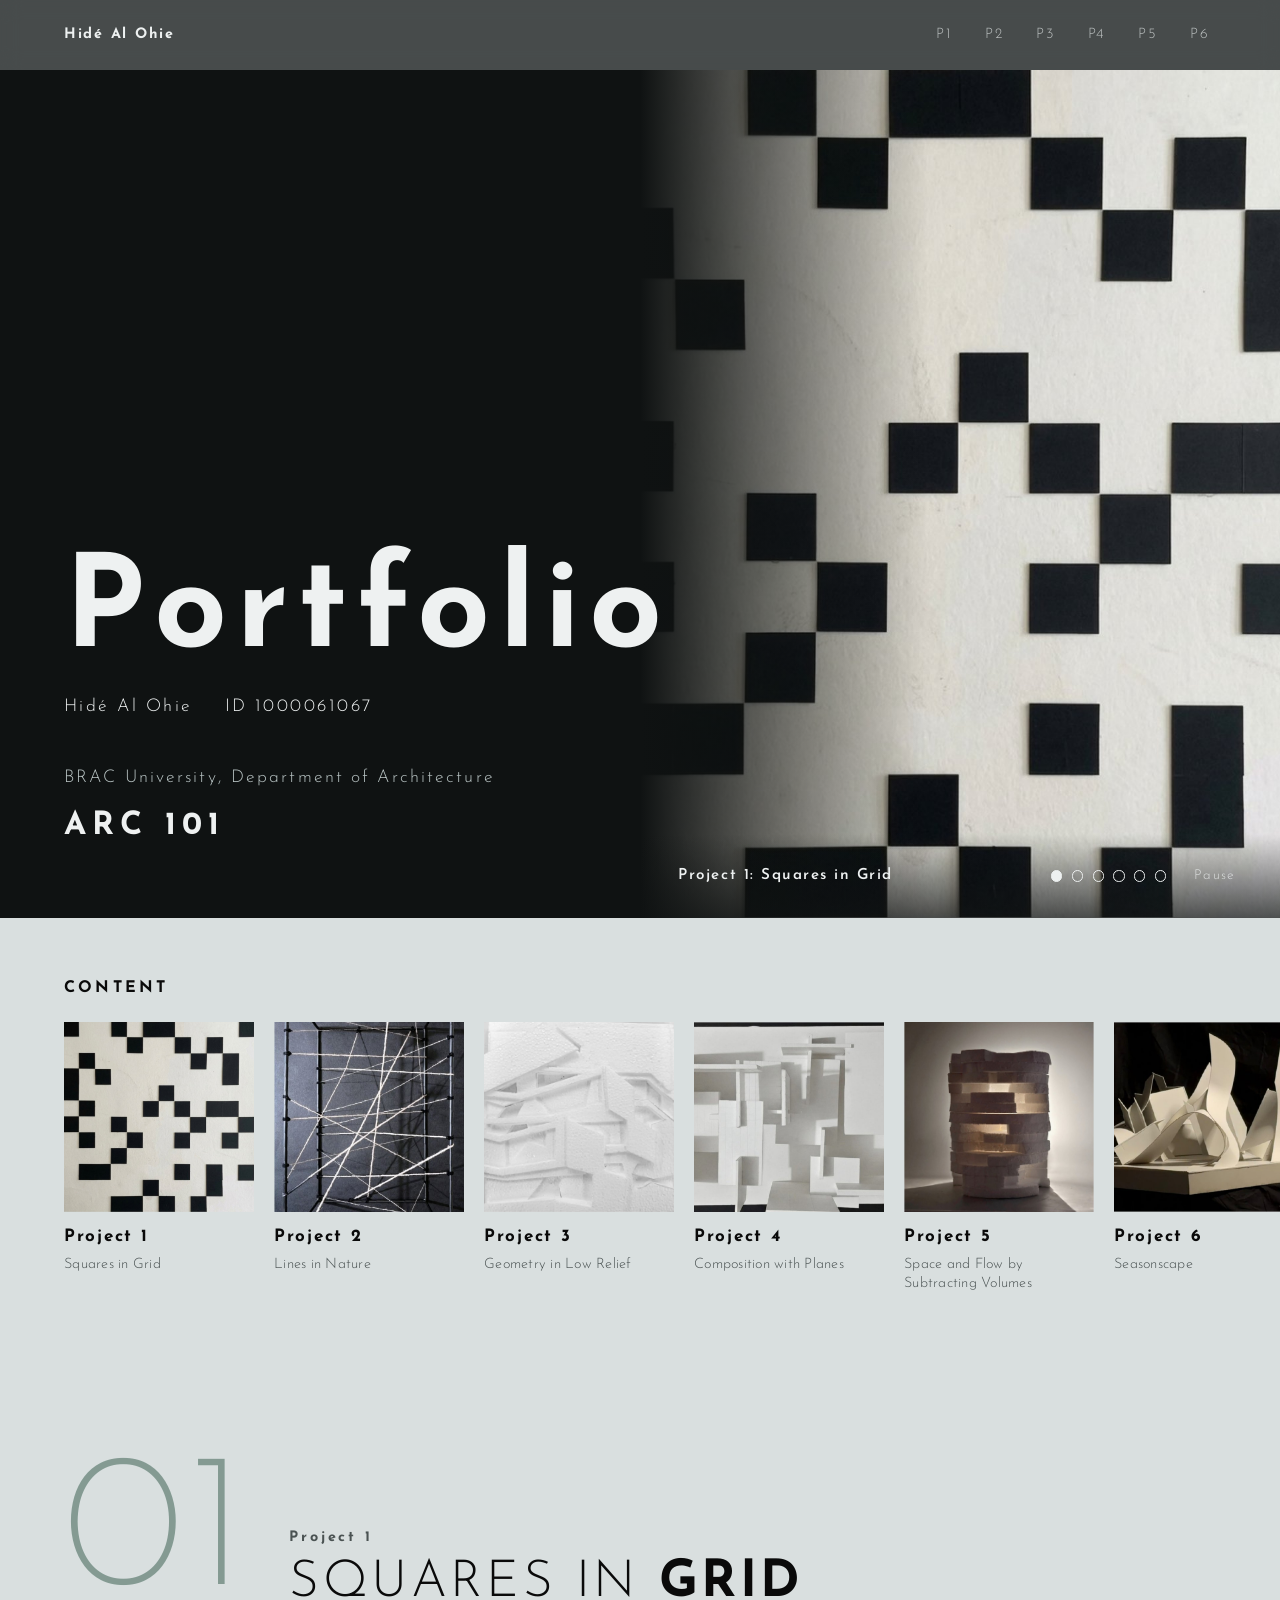
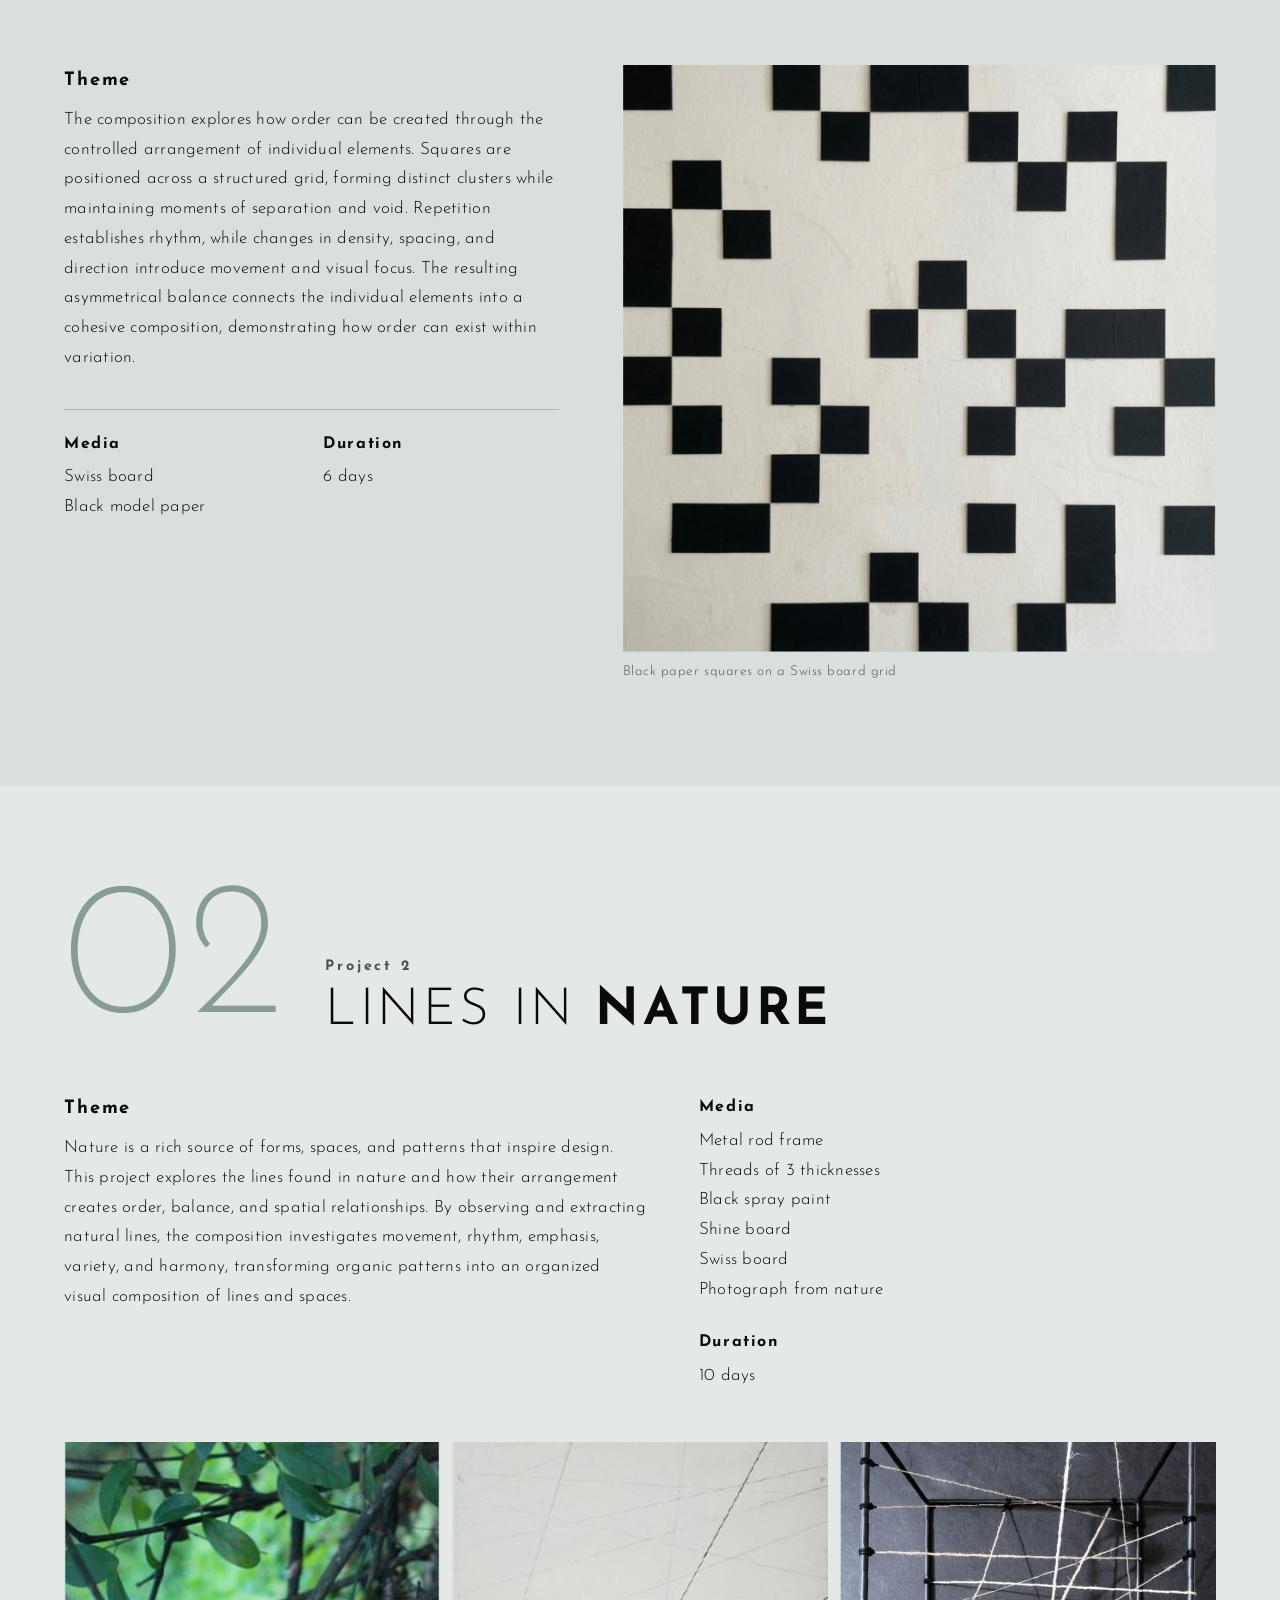
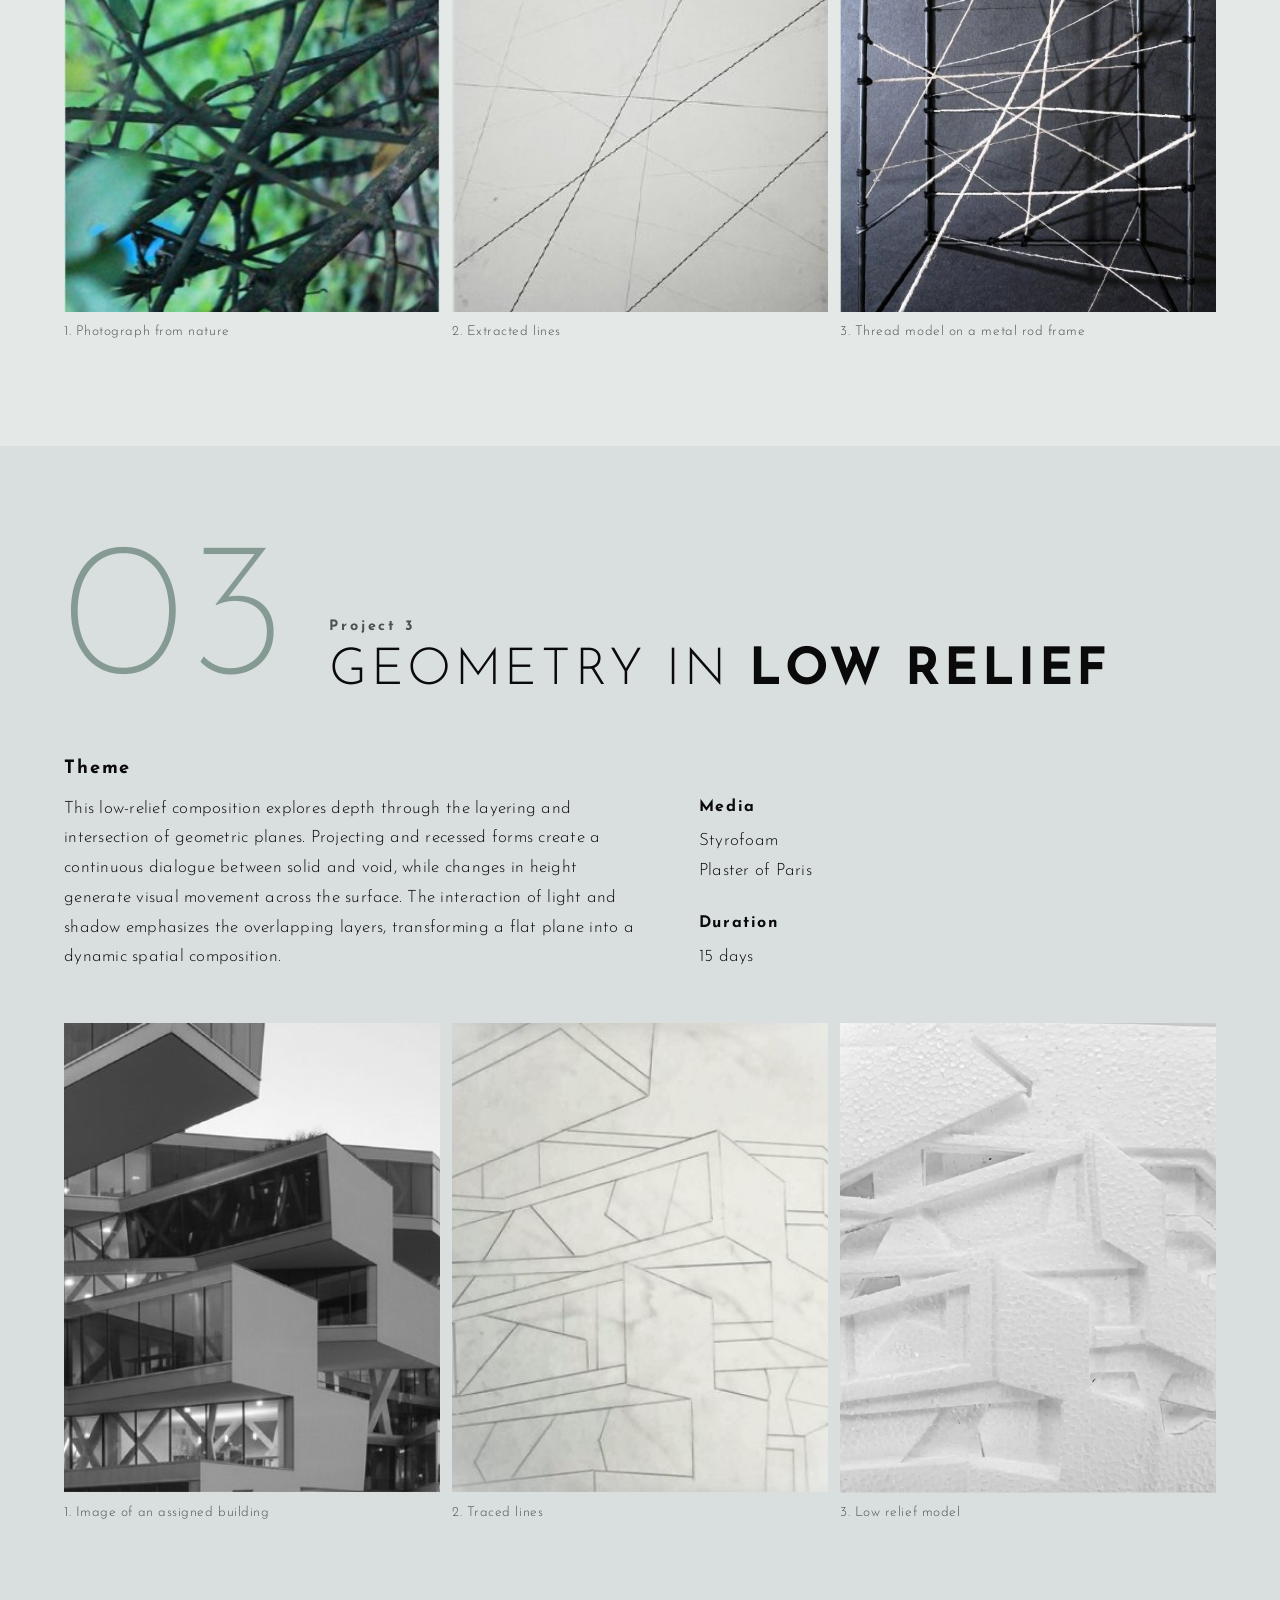
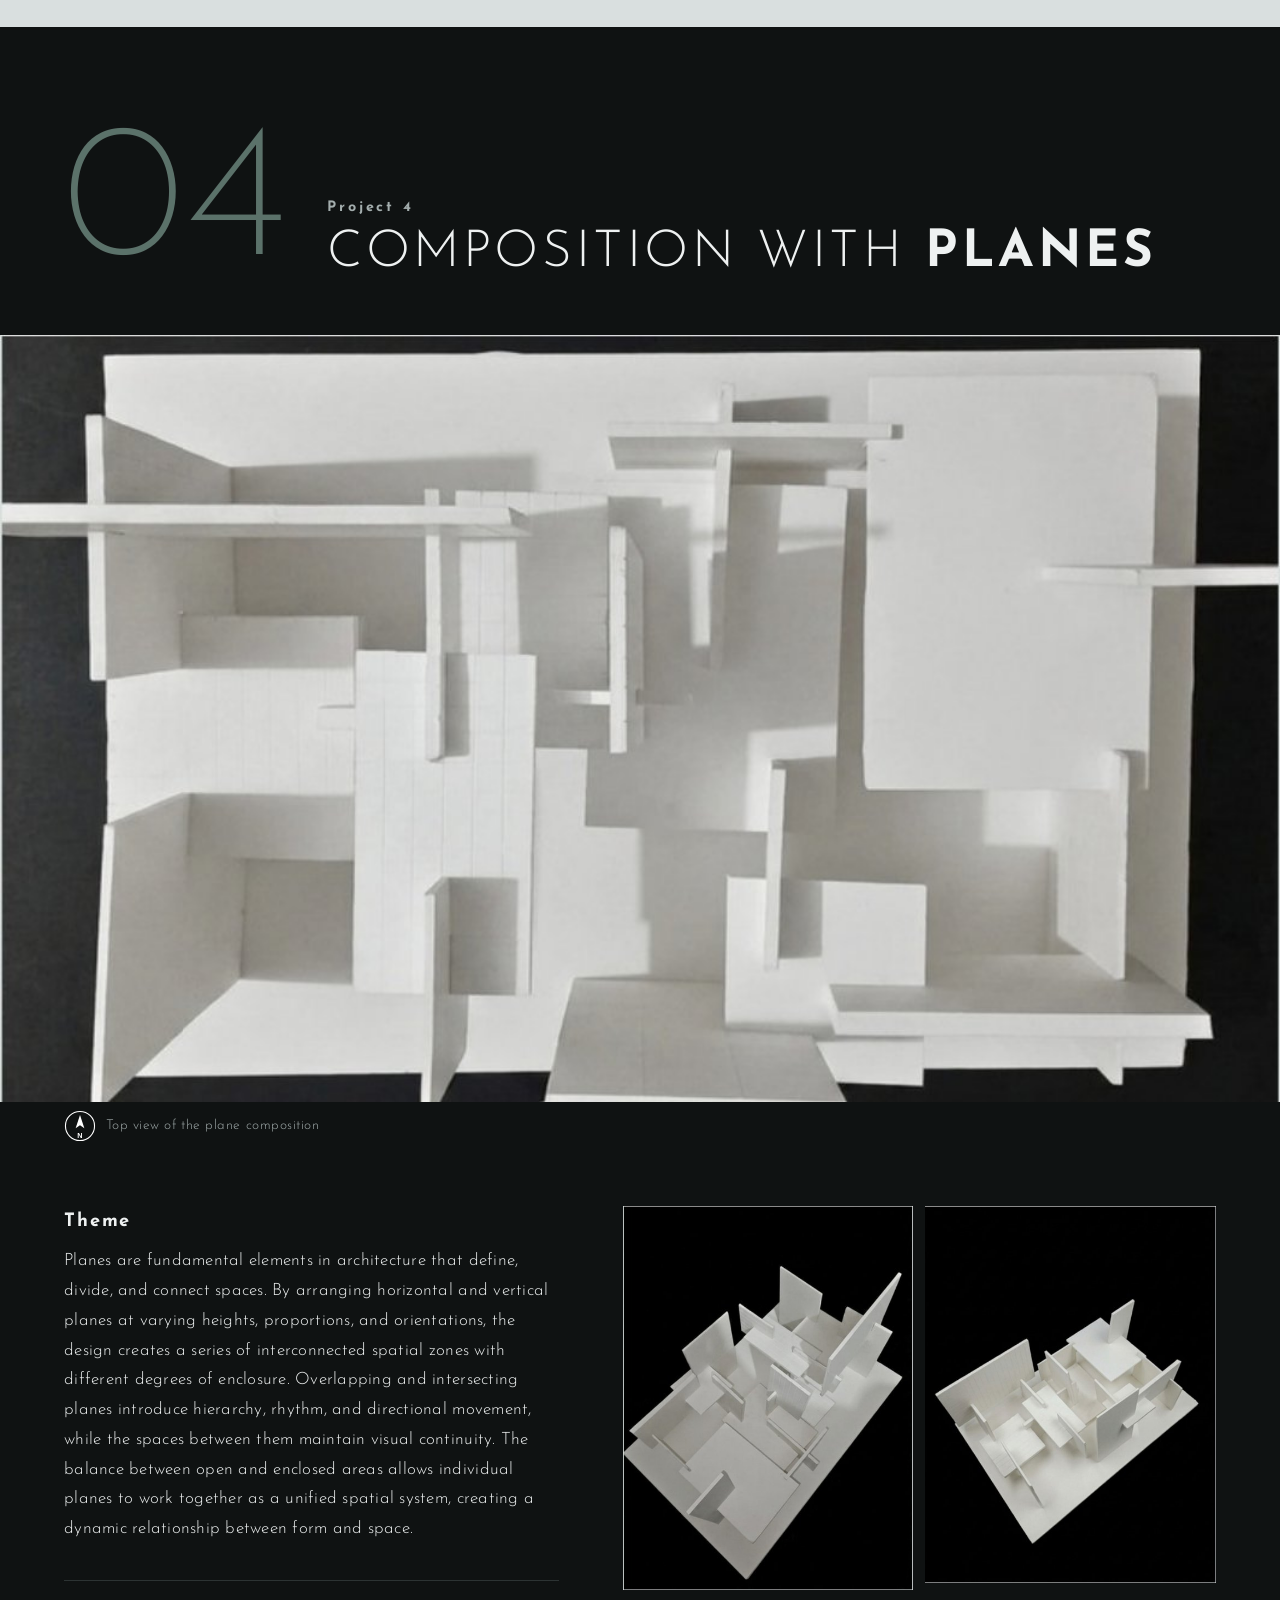
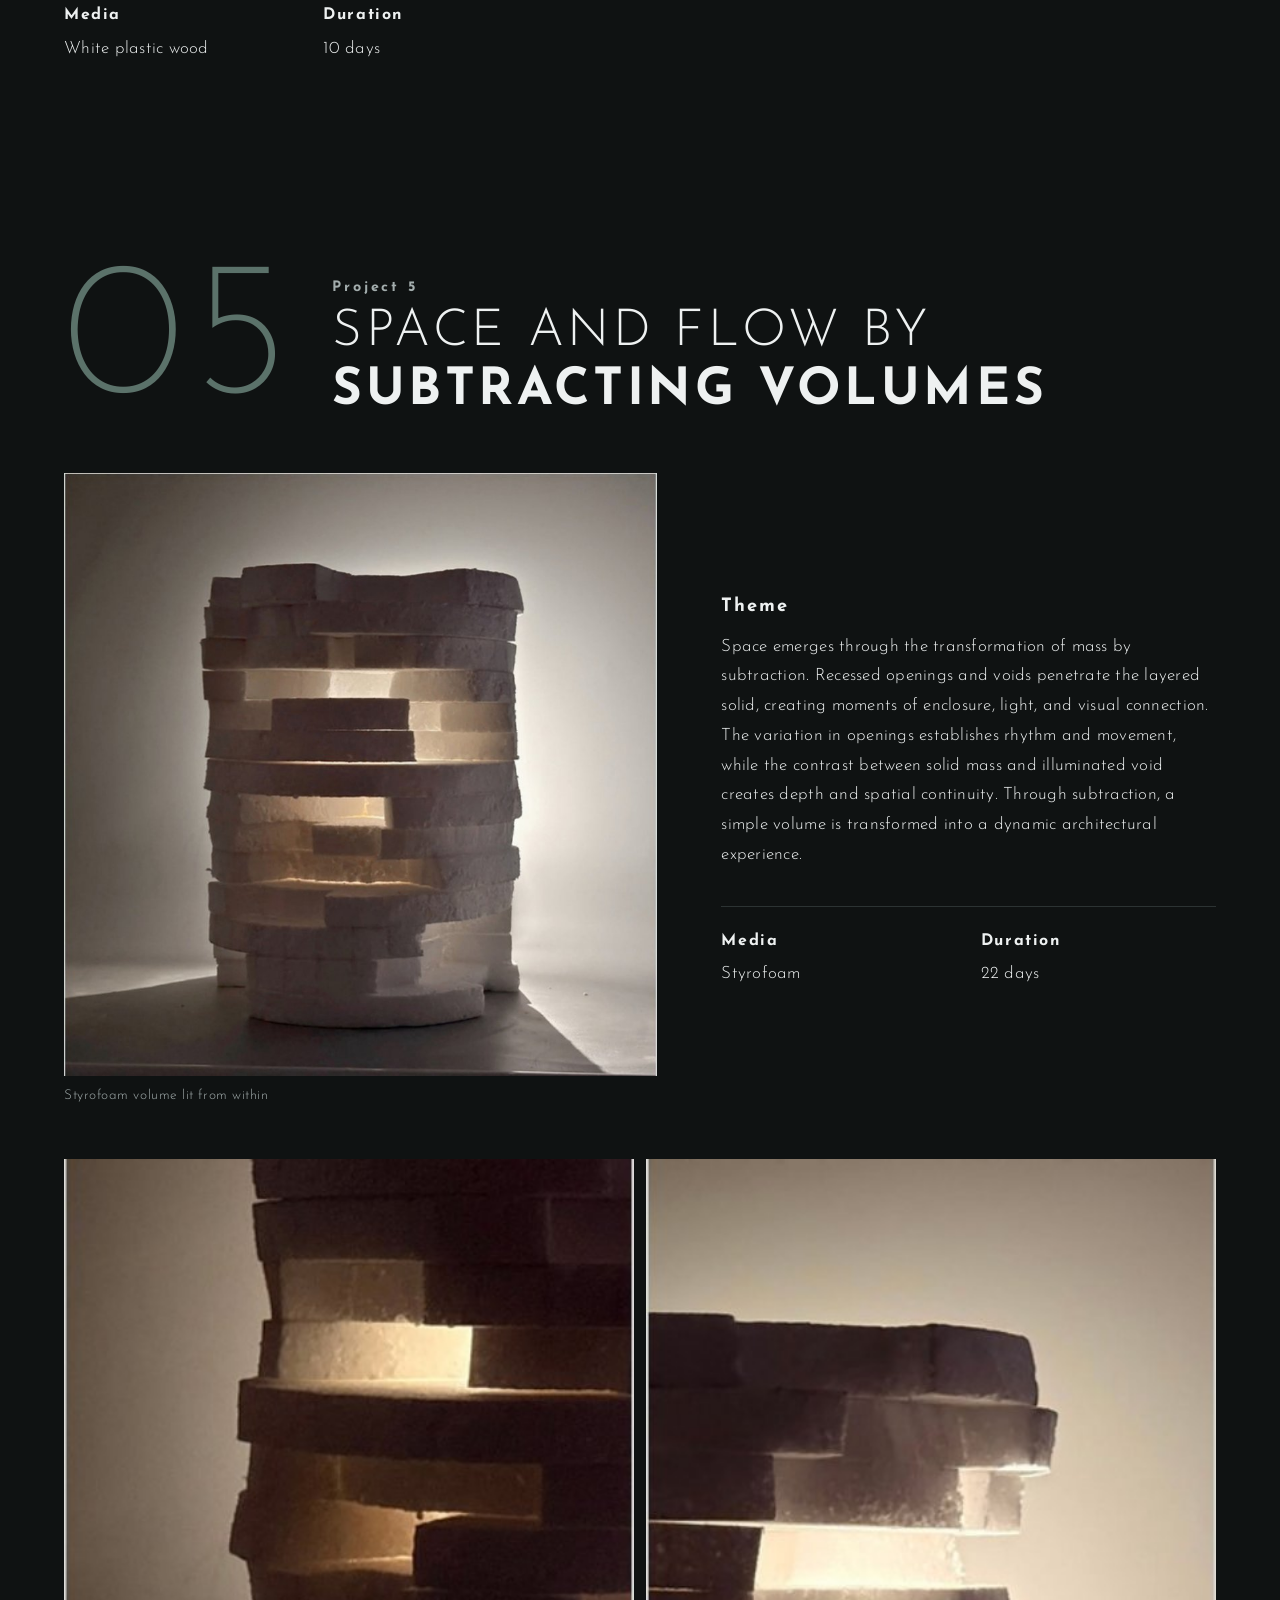
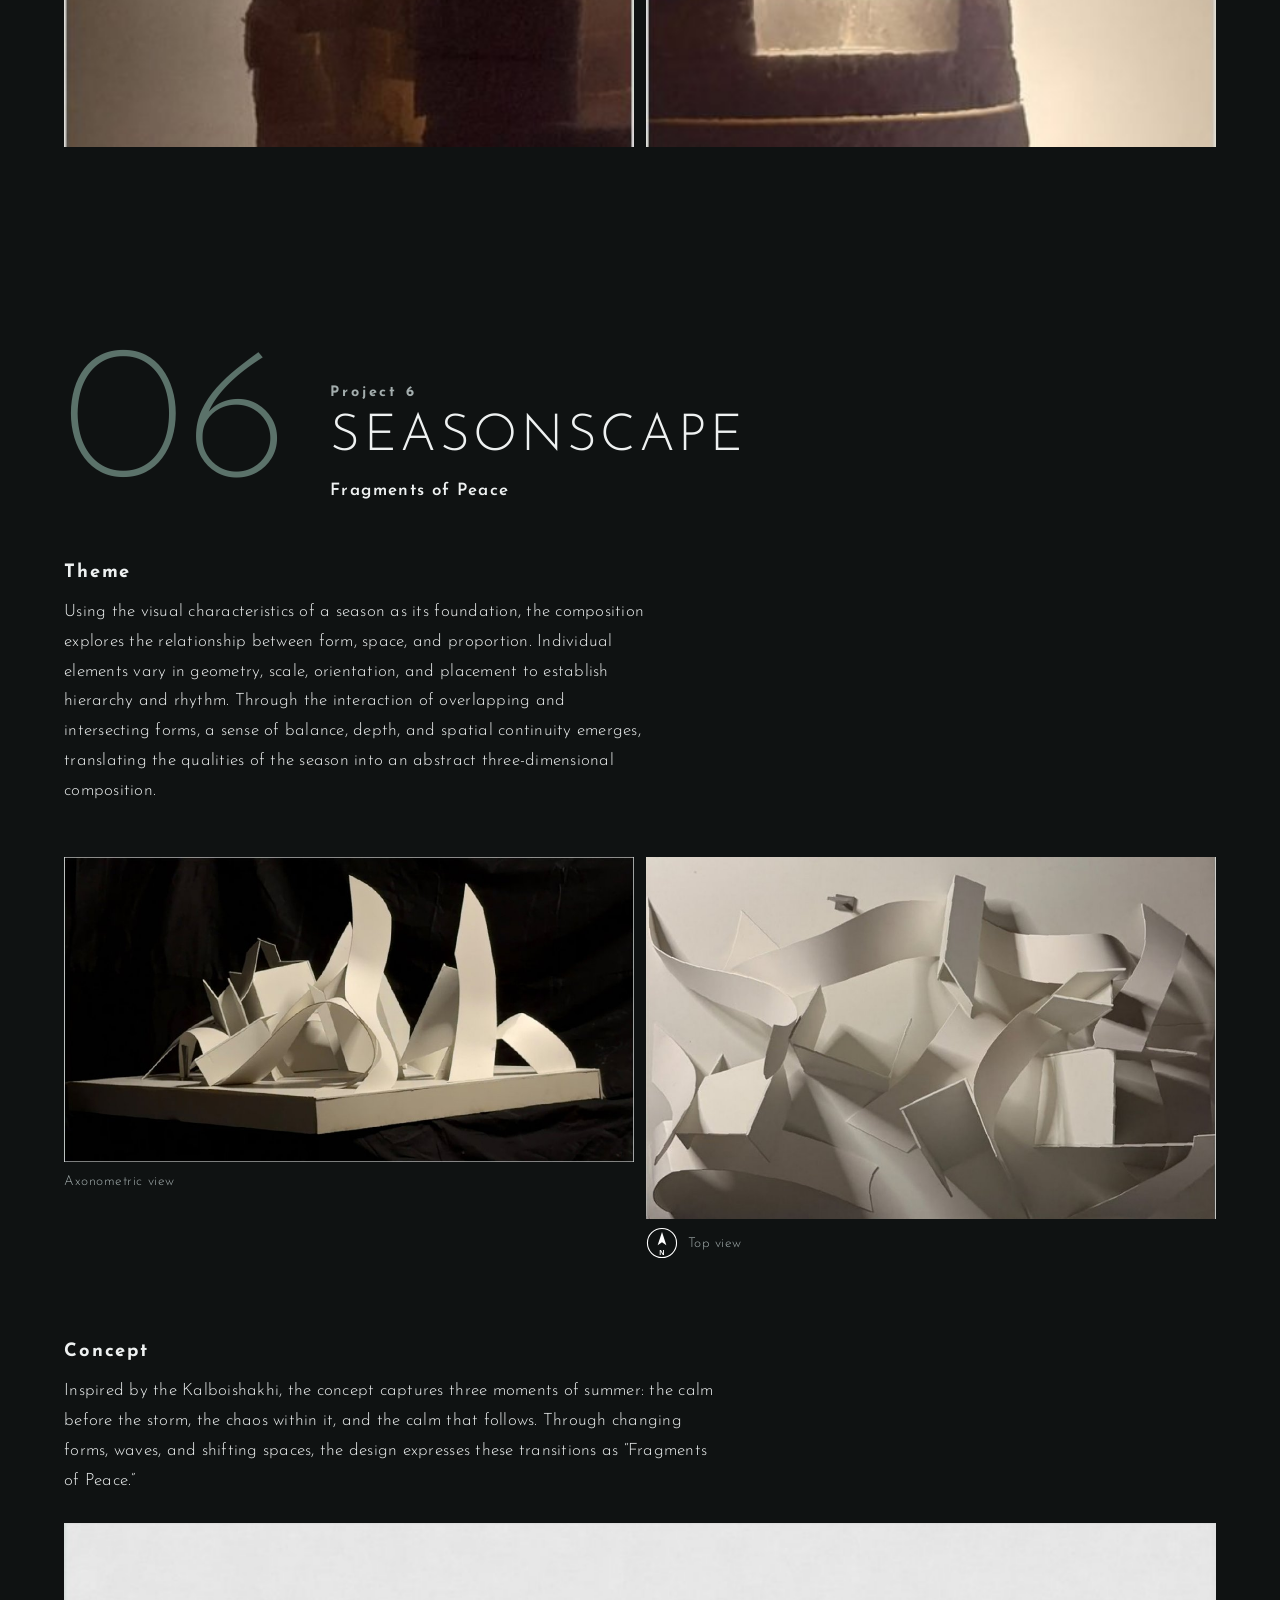
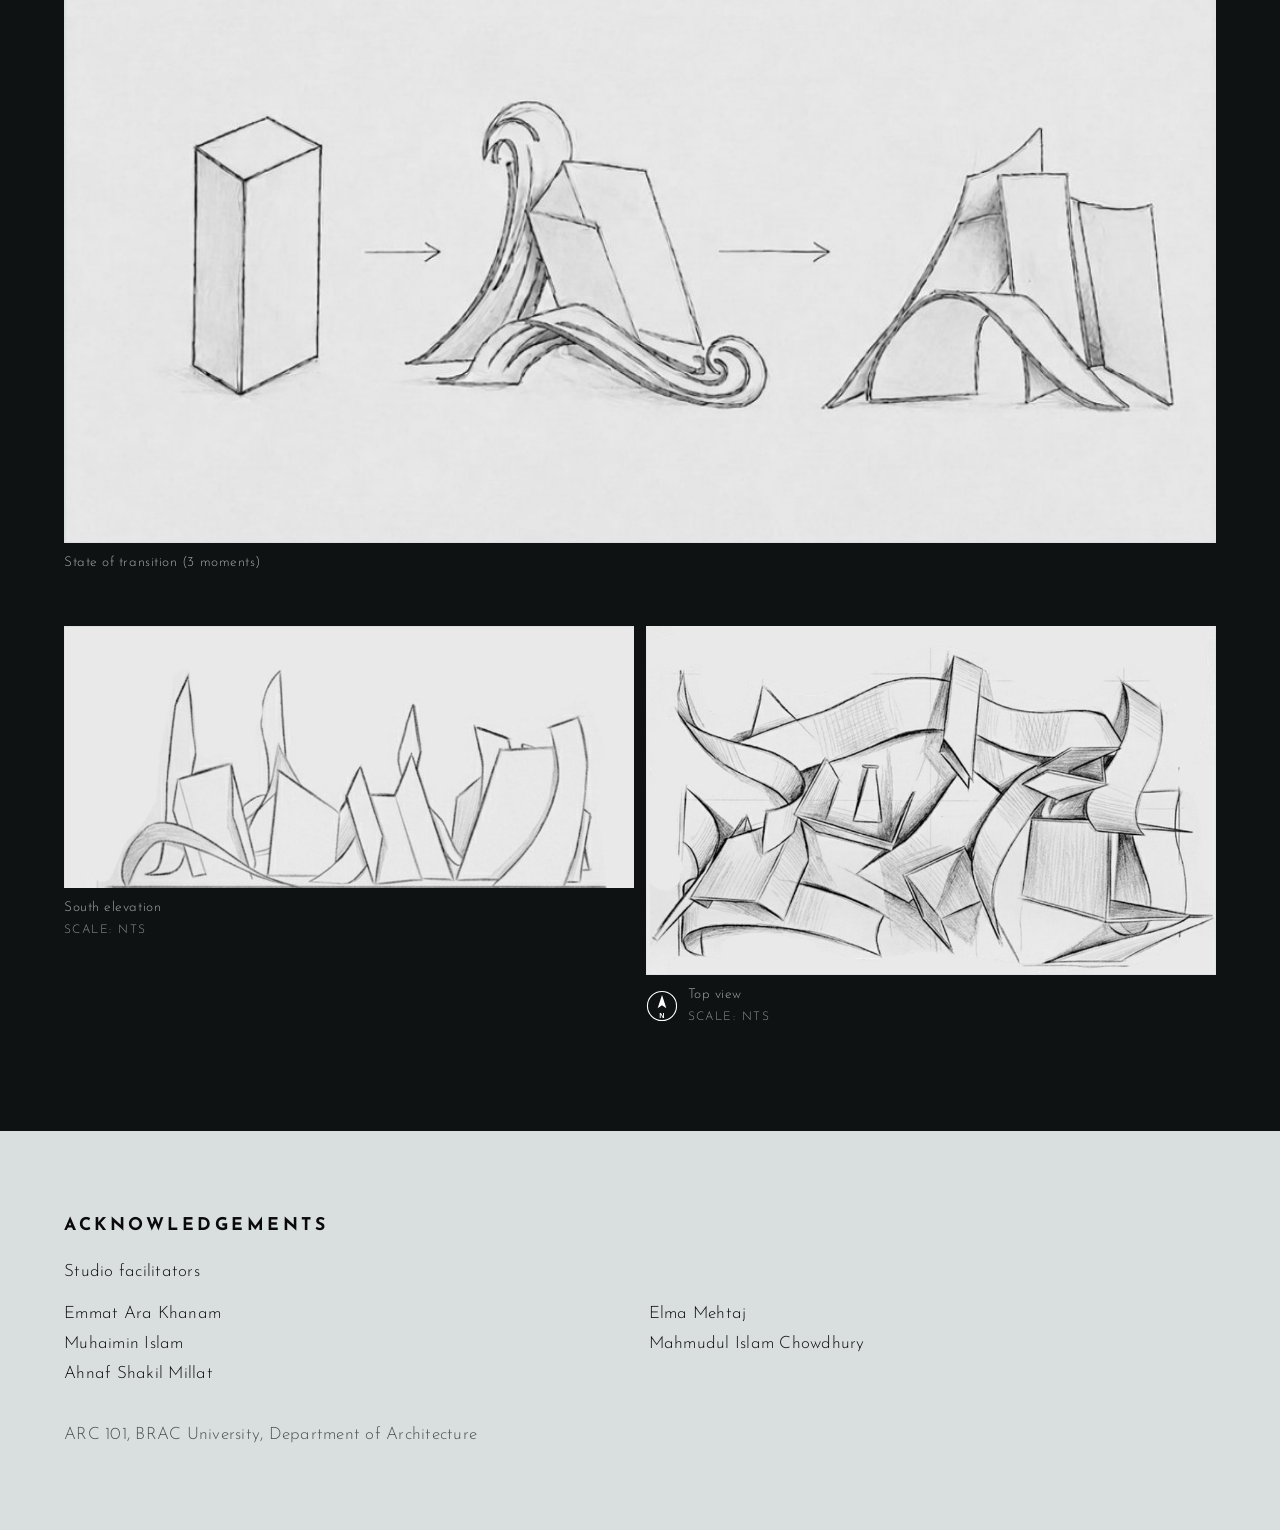
==== my-portfolio/index.html @ 0568f704 "Add files via upload" ====
<!DOCTYPE html><html lang="en"><head><meta charset="utf-8"><title>Hidé Al Ohie — ARC 101 Portfolio</title>
<meta name="viewport" content="width=device-width, initial-scale=1, viewport-fit=cover">
<link rel="preconnect" href="https://fonts.googleapis.com"><link rel="preconnect" href="https://fonts.gstatic.com" crossorigin>
<link href="https://fonts.googleapis.com/css2?family=Josefin+Sans:wght@200;300;400;600;700&display=swap" rel="stylesheet">
<link rel="stylesheet" href="style.css"></head><body>
<nav><b>Hidé Al Ohie</b><a href="#p1">P1</a><a href="#p2">P2</a><a href="#p3">P3</a><a href="#p4">P4</a><a href="#p5">P5</a><a href="#p6">P6</a></nav>
<header class="hero"><div class="pic" aria-roledescription="carousel" aria-label="Project slideshow"><img class="sl on" src="images/project1-squares-in-grid.jpg" alt="Squares in Grid"><img class="sl" src="images/project2-thread-model.jpg" alt="Lines in Nature"><img class="sl" src="images/project3-low-relief.jpg" alt="Geometry in Low Relief"><img class="sl" src="images/project4-top-view.jpg" alt="Composition with Planes"><img class="sl" src="images/project5-subtracted-volume.jpg" alt="Space and Flow by Subtracting Volumes"><img class="sl" src="images/project6-axonometric-view.jpg" alt="Seasonscape"><div class="ctl"><a id="hcap" href="#p1"></a><div class="dots"><button class="dot" aria-label="Show project 1"></button><button class="dot" aria-label="Show project 2"></button><button class="dot" aria-label="Show project 3"></button><button class="dot" aria-label="Show project 4"></button><button class="dot" aria-label="Show project 5"></button><button class="dot" aria-label="Show project 6"></button><button id="hp" aria-label="Pause slideshow">Pause</button></div></div></div>
<div class="t"><div><h1>Portfolio</h1><p class="who"><span>Hidé Al Ohie</span><span>ID 1000061067</span></p></div>
<p class="course">BRAC University, Department of Architecture<b>ARC 101</b></p></div></header>
<section class="index" id="content"><h2>CONTENT</h2><ul><li><a href="#p1"><span class="thumb"><img src="images/project1-squares-in-grid.jpg" alt=""></span><span class="pn">Project 1</span><span class="pt">Squares in Grid</span></a></li><li><a href="#p2"><span class="thumb"><img src="images/project2-thread-model.jpg" alt=""></span><span class="pn">Project 2</span><span class="pt">Lines in Nature</span></a></li><li><a href="#p3"><span class="thumb"><img src="images/project3-low-relief.jpg" alt=""></span><span class="pn">Project 3</span><span class="pt">Geometry in Low Relief</span></a></li><li><a href="#p4"><span class="thumb"><img src="images/project4-top-view.jpg" alt=""></span><span class="pn">Project 4</span><span class="pt">Composition with Planes</span></a></li><li><a href="#p5"><span class="thumb"><img src="images/project5-subtracted-volume.jpg" alt=""></span><span class="pn">Project 5</span><span class="pt">Space and Flow by Subtracting Volumes</span></a></li><li><a href="#p6"><span class="thumb"><img src="images/project6-axonometric-view.jpg" alt=""></span><span class="pn">Project 6</span><span class="pt">Seasonscape</span></a></li></ul></section>
<section class="project light" id="p1"><div class="phead"><span class="num" aria-hidden="true">01</span><div><p class="plabel">Project 1</p><h2>Squares in <b>Grid</b></h2></div></div><div class="split"><div class="copy"><div class="txt"><h3>Theme</h3><p>The composition explores how order can be created through the controlled arrangement of individual elements. Squares are positioned across a structured grid, forming distinct clusters while maintaining moments of separation and void. Repetition establishes rhythm, while changes in density, spacing, and direction introduce movement and visual focus. The resulting asymmetrical balance connects the individual elements into a cohesive composition, demonstrating how order can exist within variation.</p></div><div class="meta"><div><h4>Media</h4><ul><li>Swiss board</li><li>Black model paper</li></ul></div><div><h4>Duration</h4><p>6 days</p></div></div></div><figure class=""><button class="zoom" aria-label="Enlarge image: Black paper squares on a Swiss board grid"><img src="images/project1-squares-in-grid.jpg" alt="Black paper squares on a Swiss board grid"></button><figcaption class=""><span>Black paper squares on a Swiss board grid</span></figcaption></figure></div></section><section class="project light alt" id="p2"><div class="phead"><span class="num" aria-hidden="true">02</span><div><p class="plabel">Project 2</p><h2>Lines in <b>Nature</b></h2></div></div><div class="split narrow"><div class="copy"><div class="txt"><h3>Theme</h3><p>Nature is a rich source of forms, spaces, and patterns that inspire design. This project explores the lines found in nature and how their arrangement creates order, balance, and spatial relationships. By observing and extracting natural lines, the composition investigates movement, rhythm, emphasis, variety, and harmony, transforming organic patterns into an organized visual composition of lines and spaces.</p></div><div class="meta"><div><h4>Media</h4><ul><li>Metal rod frame</li><li>Threads of 3 thicknesses</li><li>Black spray paint</li><li>Shine board</li><li>Swiss board</li><li>Photograph from nature</li></ul></div><div><h4>Duration</h4><p>10 days</p></div></div></div></div><div class="process"><figure class=""><button class="zoom" aria-label="Enlarge image: 1. Photograph from nature"><img src="images/project2-nature-photo.jpg" alt="1. Photograph from nature"></button><figcaption class=""><span>1. Photograph from nature</span></figcaption></figure><figure class=""><button class="zoom" aria-label="Enlarge image: 2. Extracted lines"><img src="images/project2-extracted-lines.jpg" alt="2. Extracted lines"></button><figcaption class=""><span>2. Extracted lines</span></figcaption></figure><figure class=""><button class="zoom" aria-label="Enlarge image: 3. Thread model on a metal rod frame"><img src="images/project2-thread-model.jpg" alt="3. Thread model on a metal rod frame"></button><figcaption class=""><span>3. Thread model on a metal rod frame</span></figcaption></figure></div></section><section class="project light" id="p3"><div class="phead"><span class="num" aria-hidden="true">03</span><div><p class="plabel">Project 3</p><h2>Geometry in <b>Low Relief</b></h2></div></div><div class="split narrow"><div class="copy"><div class="txt"><h3>Theme</h3><p>This low-relief composition explores depth through the layering and intersection of geometric planes. Projecting and recessed forms create a continuous dialogue between solid and void, while changes in height generate visual movement across the surface. The interaction of light and shadow emphasizes the overlapping layers, transforming a flat plane into a dynamic spatial composition.</p></div><div class="meta"><div><h4>Media</h4><ul><li>Styrofoam</li><li>Plaster of Paris</li></ul></div><div><h4>Duration</h4><p>15 days</p></div></div></div></div><div class="process"><figure class=""><button class="zoom" aria-label="Enlarge image: 1. Image of an assigned building"><img src="images/project3-assigned-building.jpg" alt="1. Image of an assigned building"></button><figcaption class=""><span>1. Image of an assigned building</span></figcaption></figure><figure class=""><button class="zoom" aria-label="Enlarge image: 2. Traced lines"><img src="images/project3-traced-lines.jpg" alt="2. Traced lines"></button><figcaption class=""><span>2. Traced lines</span></figcaption></figure><figure class=""><button class="zoom" aria-label="Enlarge image: 3. Low relief model"><img src="images/project3-low-relief.jpg" alt="3. Low relief model"></button><figcaption class=""><span>3. Low relief model</span></figcaption></figure></div></section><section class="project dark" id="p4"><div class="phead"><span class="num" aria-hidden="true">04</span><div><p class="plabel">Project 4</p><h2>Composition with <b>Planes</b></h2></div></div><figure class="bleed"><button class="zoom" aria-label="Enlarge image: Top view of the plane composition"><img src="images/project4-top-view.jpg" alt="Top view of the plane composition"></button><figcaption class="cn"><svg class="north" viewBox="0 0 44 44" role="img" aria-label="North"><circle cx="22" cy="22" r="20" fill="rgba(15,18,18,.6)" stroke="#fff" stroke-width="1.5"/><path d="M22 7 L28 25 L22 21 L16 25 Z" fill="#fff"/><text x="22" y="39" text-anchor="middle" font-size="10" font-weight="700" fill="#fff" font-family="sans-serif">N</text></svg><span>Top view of the plane composition</span></figcaption></figure><div class="split"><div class="copy"><div class="txt"><h3>Theme</h3><p>Planes are fundamental elements in architecture that define, divide, and connect spaces. By arranging horizontal and vertical planes at varying heights, proportions, and orientations, the design creates a series of interconnected spatial zones with different degrees of enclosure. Overlapping and intersecting planes introduce hierarchy, rhythm, and directional movement, while the spaces between them maintain visual continuity. The balance between open and enclosed areas allows individual planes to work together as a unified spatial system, creating a dynamic relationship between form and space.</p></div><div class="meta"><div><h4>Media</h4><ul><li>White plastic wood</li></ul></div><div><h4>Duration</h4><p>10 days</p></div></div></div><div class="pair"><figure class=""><button class="zoom" aria-label="Enlarge image"><img src="images/project4-view-a.jpg" alt=""></button></figure><figure class=""><button class="zoom" aria-label="Enlarge image"><img src="images/project4-view-b.jpg" alt=""></button></figure></div></div></section><section class="project dark" id="p5"><div class="phead"><span class="num" aria-hidden="true">05</span><div><p class="plabel">Project 5</p><h2>Space and Flow by <b>Subtracting Volumes</b></h2></div></div><div class="split tower"><figure class=""><button class="zoom" aria-label="Enlarge image: Styrofoam volume lit from within"><img src="images/project5-subtracted-volume.jpg" alt="Styrofoam volume lit from within"></button><figcaption class=""><span>Styrofoam volume lit from within</span></figcaption></figure><div><div class="copy"><div class="txt"><h3>Theme</h3><p>Space emerges through the transformation of mass by subtraction. Recessed openings and voids penetrate the layered solid, creating moments of enclosure, light, and visual connection. The variation in openings establishes rhythm and movement, while the contrast between solid mass and illuminated void creates depth and spatial continuity. Through subtraction, a simple volume is transformed into a dynamic architectural experience.</p></div><div class="meta"><div><h4>Media</h4><ul><li>Styrofoam</li></ul></div><div><h4>Duration</h4><p>22 days</p></div></div></div></div></div><div class="pair wide"><figure class=""><button class="zoom" aria-label="Enlarge image"><img src="images/project5-detail-a.jpg" alt=""></button></figure><figure class=""><button class="zoom" aria-label="Enlarge image"><img src="images/project5-detail-b.jpg" alt=""></button></figure></div></section><section class="project dark" id="p6"><div class="phead"><span class="num" aria-hidden="true">06</span><div><p class="plabel">Project 6</p><h2>Seasonscape</h2><p class=sub>Fragments of Peace</p></div></div><div class="split narrow"><div class="copy"><div class="txt"><h3>Theme</h3><p>Using the visual characteristics of a season as its foundation, the composition explores the relationship between form, space, and proportion. Individual elements vary in geometry, scale, orientation, and placement to establish hierarchy and rhythm. Through the interaction of overlapping and intersecting forms, a sense of balance, depth, and spatial continuity emerges, translating the qualities of the season into an abstract three-dimensional composition.</p></div></div></div><div class="pair wide stack"><figure class=""><button class="zoom" aria-label="Enlarge image: Axonometric view"><img src="images/project6-axonometric-view.jpg" alt="Axonometric view"></button><figcaption class=""><span>Axonometric view</span></figcaption></figure><figure class=""><button class="zoom" aria-label="Enlarge image: Top view"><img src="images/project6-top-view.jpg" alt="Top view"></button><figcaption class="cn"><svg class="north" viewBox="0 0 44 44" role="img" aria-label="North"><circle cx="22" cy="22" r="20" fill="rgba(15,18,18,.6)" stroke="#fff" stroke-width="1.5"/><path d="M22 7 L28 25 L22 21 L16 25 Z" fill="#fff"/><text x="22" y="39" text-anchor="middle" font-size="10" font-weight="700" fill="#fff" font-family="sans-serif">N</text></svg><span>Top view</span></figcaption></figure></div><div class="concept"><h3>Concept</h3><p>Inspired by the Kalboishakhi, the concept captures three moments of summer: the calm before the storm, the chaos within it, and the calm that follows. Through changing forms, waves, and shifting spaces, the design expresses these transitions as “Fragments of Peace.”</p></div><figure class="band"><button class="zoom" aria-label="Enlarge image: State of transition (3 moments)"><img src="images/project6-concept-transition.jpg" alt="State of transition (3 moments)"></button><figcaption class=""><span>State of transition (3 moments)</span></figcaption></figure><div class="pair wide drawings"><figure class="sketch"><button class="zoom" aria-label="Enlarge image: South elevation"><img src="images/project6-south-elevation.jpg" alt="South elevation"></button><figcaption class=""><span>South elevation<small>SCALE: NTS</small></span></figcaption></figure><figure class="sketch"><button class="zoom" aria-label="Enlarge image: Top view"><img src="images/project6-top-view-drawing.jpg" alt="Top view"></button><figcaption class="cn"><svg class="north" viewBox="0 0 44 44" role="img" aria-label="North"><circle cx="22" cy="22" r="20" fill="rgba(15,18,18,.6)" stroke="#fff" stroke-width="1.5"/><path d="M22 7 L28 25 L22 21 L16 25 Z" fill="#fff"/><text x="22" y="39" text-anchor="middle" font-size="10" font-weight="700" fill="#fff" font-family="sans-serif">N</text></svg><span>Top view<small>SCALE: NTS</small></span></figcaption></figure></div></section>
<footer><h2>ACKNOWLEDGEMENTS</h2><p style="margin:0 0 .75rem;color:#0a0a0a">Studio facilitators</p><ul><li>Emmat Ara Khanam</li><li>Muhaimin Islam</li><li>Ahnaf Shakil Millat</li><li>Elma Mehtaj</li><li>Mahmudul Islam Chowdhury</li></ul><p>ARC 101, BRAC University, Department of Architecture</p></footer>
<dialog id="lb"><div class="stage"><img alt=""><p id="cap" style="color:#b9c4c4;position:absolute;bottom:1rem;margin:0"></p></div><button id="prev" aria-label="Previous image">‹</button><button id="next" aria-label="Next image">›</button><button id="close" aria-label="Close">×</button></dialog>
<script src="script.js"></script></body></html>
---- my-portfolio/style.css ----
:root{box-sizing:border-box;--bg:#d9dfdf;--ink:#0a0a0a;--mute:#4a5252;--line:#aeb8b8;--panel:#e6eaea;--accent:#6f8a80;padding-top:env(safe-area-inset-top,0px);padding-bottom:env(safe-area-inset-bottom,0px)}
@media (prefers-color-scheme:dark){:root:not([data-theme="light"]){--bg:#161a1a;--ink:#eef1f1;--mute:#a3adad;--line:#394141;--panel:#1d2222}}
:root[data-theme="dark"]{--bg:#161a1a;--ink:#eef1f1;--mute:#a3adad;--line:#394141;--panel:#1d2222}
html{scroll-padding-top:calc(env(safe-area-inset-top,0px) + 56px);scroll-behavior:smooth}
*,*:before,*:after{box-sizing:inherit}
body{margin:0;background:var(--bg);color:var(--ink);font:300 1.0625rem/1.75 'Josefin Sans',system-ui,sans-serif;letter-spacing:.015em}
a{color:inherit} img{max-width:100%;display:block}
:focus-visible{outline:2px solid var(--accent);outline-offset:3px}
nav{position:sticky;top:env(safe-area-inset-top,0px);z-index:5;display:flex;gap:1.25rem;align-items:center;padding:.85rem clamp(1rem,5vw,4rem);background:rgba(15,18,18,.72);color:#eef1f1;backdrop-filter:blur(10px);overflow-x:auto;white-space:nowrap;font-size:.9rem;letter-spacing:.12em}
nav b{font-weight:700;margin-right:auto} nav a{text-decoration:none;opacity:.7} nav a:hover{opacity:1;color:#a9c2b8}
.hero{position:relative;min-height:calc(100svh - 52px);background:#0f1212;color:#eef1f1;display:grid;grid-template-columns:minmax(0,1fr) minmax(0,1fr);overflow:hidden}
.hero .pic{grid-column:2;grid-row:1;position:relative;}
.hero .pic .sl{position:absolute;inset:0;width:100%;height:100%;object-fit:cover;opacity:0;transition:opacity 1.4s ease}.hero .pic .sl.on{opacity:1}
.ctl{position:absolute;z-index:2;left:0;right:0;bottom:0;padding:1.25rem clamp(1rem,3vw,2.5rem);display:flex;justify-content:space-between;align-items:center;gap:1rem;flex-wrap:wrap;background:linear-gradient(0deg,rgba(15,18,18,.7),transparent)}
.ctl a{text-decoration:none;font-weight:600;letter-spacing:.1em;font-size:.95rem}.dots{display:flex;gap:.6rem;align-items:center}
.dot{width:.7rem;height:.7rem;border-radius:50%;border:1px solid #eef1f1;background:transparent;padding:0;cursor:pointer}.dot.on{background:#eef1f1}
#hp{background:none;border:0;color:#eef1f1;font:inherit;font-size:.85rem;letter-spacing:.1em;cursor:pointer;margin-left:.75rem;opacity:.8}
.hero .pic:after{content:"";position:absolute;z-index:1;pointer-events:none;inset:0;background:linear-gradient(90deg,#0f1212 0%,rgba(15,18,18,0) 45%)}
.hero .t{grid-column:1;grid-row:1;z-index:1;padding:clamp(1.5rem,5vw,4rem);display:flex;flex-direction:column;justify-content:flex-end;gap:2.5rem}
.hero h1{font-weight:700;font-size:clamp(3.2rem,10vw,9.5rem);line-height:.9;margin:0;letter-spacing:.07em}
.hero .who{margin:1.25rem 0 0;font-size:1.1rem;letter-spacing:.14em;display:flex;gap:2rem;flex-wrap:wrap}
.hero .course{font-size:1.1rem;letter-spacing:.12em;margin:0;color:#b9c4c4}.hero .course b{display:block;color:#eef1f1;font-size:2rem;letter-spacing:.2em;margin-top:.25rem}
@keyframes rise{from{opacity:0;transform:scale(1.05)}to{opacity:1;transform:none}}
.index{padding:clamp(2rem,5vw,3.5rem) 0 clamp(2rem,5vw,3.5rem) clamp(1rem,5vw,4rem)}
.index h2{font-size:1rem;letter-spacing:.2em;font-weight:700;margin:0 0 1.25rem}
.index ul{list-style:none;margin:0;padding:0 clamp(1rem,5vw,4rem) .5rem 0;display:flex;gap:1.25rem;overflow-x:auto;scroll-snap-type:x mandatory}
.index li{flex:0 0 190px;scroll-snap-align:start}
.index a{display:grid;gap:.15rem;text-decoration:none}
.thumb{aspect-ratio:1;overflow:hidden;background:var(--panel);margin-bottom:.5rem}
.thumb img{width:100%;height:100%;object-fit:cover;transition:transform .6s} .index a:hover img{transform:scale(1.05)}
.pn{font-weight:700;letter-spacing:.1em} .pt{color:var(--mute);font-size:.9rem;line-height:1.35}
.project{padding:clamp(3.5rem,8vw,7rem) clamp(1rem,5vw,4rem);background:var(--bg);color:var(--ink)}
.project.dark{--bg:#0f1212;--ink:#eef1f1;--mute:#a3adad;--line:#2c3333;--panel:#1a1f1f}
.project.light{--bg:#d9dfdf;--ink:#0a0a0a;--mute:#4a5252;--panel:#e6eaea}
.project.light.alt{--bg:#e4e9e8}
.phead{display:flex;gap:clamp(1rem,3vw,2.5rem);align-items:flex-end;margin-bottom:clamp(2rem,4vw,3.5rem)}
.num{font-weight:200;font-size:clamp(5rem,15vw,12rem);line-height:.8;color:var(--accent);opacity:.8;letter-spacing:.02em}
.plabel{margin:0;font-weight:700;letter-spacing:.2em;font-size:.9rem;color:var(--mute)}
.phead h2{font-weight:300;font-size:clamp(1.6rem,4vw,3.2rem);margin:.25rem 0 0;line-height:1.15;letter-spacing:.07em;text-transform:uppercase}
.phead h2 b{font-weight:700} .sub{margin:.5rem 0 0;font-weight:600;letter-spacing:.08em}
.split{display:grid;grid-template-columns:minmax(0,5fr) minmax(0,6fr);gap:clamp(1.5rem,5vw,4.5rem);align-items:start}
.split.narrow{grid-template-columns:minmax(0,1fr)} .split.narrow .copy{max-width:64rem;display:grid;grid-template-columns:minmax(0,3fr) minmax(0,2fr);gap:clamp(1.5rem,4vw,4rem)}
.split.tower{grid-template-columns:minmax(0,6fr) minmax(0,5fr);align-items:center}
.project.alt .split{direction:ltr}
.copy h3,.concept h3{font-size:1.15rem;font-weight:700;margin:0 0 .5rem;letter-spacing:.1em}
.copy p,.concept p{margin:0;max-width:60ch}
.meta{display:grid;grid-template-columns:1fr 1fr;gap:1.5rem;margin:2.25rem 0 0;padding-top:1.25rem;border-top:1px solid var(--line)}
.split.narrow .meta{grid-template-columns:1fr;margin:0;border:0;padding:0;align-self:end}
.meta h4{margin:0 0 .3rem;font-weight:700;font-size:1rem;letter-spacing:.1em} .meta ul{list-style:none;margin:0;padding:0} .meta p{margin:0}
figure{margin:0}.cn{display:flex;align-items:center;gap:.6rem}.cn .north{width:2rem;height:2rem;flex:none}figcaption small{display:block;font-size:.75rem;letter-spacing:.12em;opacity:.85} figcaption{font-size:.85rem;color:var(--mute);margin-top:.5rem;letter-spacing:.04em}
.zoom{display:block;width:100%;padding:0;border:0;background:var(--panel);cursor:zoom-in;overflow:hidden}
.zoom img{width:100%;height:auto;transition:transform .8s}.zoom:hover img{transform:scale(1.025)}
.process{display:grid;grid-template-columns:1fr 1fr 1fr;gap:.75rem;align-items:end;margin-top:clamp(2rem,4vw,3.5rem)}
.process .zoom{aspect-ratio:4/5}.process .zoom img{height:100%;object-fit:cover}
.step{height:1px;background:var(--mute);margin-bottom:2.6rem;position:relative}.step:after{content:"";position:absolute;right:0;top:-4px;width:8px;height:8px;border-top:1px solid var(--mute);border-right:1px solid var(--mute);transform:rotate(45deg)}
.bleed{margin:0 calc(-1*clamp(1rem,5vw,4rem)) clamp(2.5rem,5vw,4.5rem)} .bleed figcaption{padding:0 clamp(1rem,5vw,4rem)}
.pair{display:grid;grid-template-columns:1fr 1fr;gap:.75rem}.pair.wide{margin-top:clamp(2rem,4vw,3.5rem)}
.concept{max-width:60ch;margin:clamp(3rem,6vw,5.5rem) 0 1.75rem}
.band .zoom{background:#d9dfdf}.drawings .sketch .zoom{background:#d9dfdf}.drawings{margin-top:.75rem}
footer{padding:clamp(3rem,7vw,5rem) clamp(1rem,5vw,4rem);background:#d9dfdf;color:#0a0a0a}
footer h2{font-size:1.1rem;font-weight:700;margin:0 0 1rem;letter-spacing:.2em}footer ul{list-style:none;padding:0;margin:0;columns:2 240px}footer p{color:#4a5252;margin:2rem 0 0}
dialog{border:0;padding:0;background:transparent;max-width:100vw;max-height:100vh;width:100vw;height:100vh}dialog::backdrop{background:rgba(5,7,7,.92)}
dialog .stage{display:grid;place-items:center;height:100%;padding:3.5rem 4rem}dialog img{max-height:calc(100vh - 8rem);max-width:100%;width:auto;margin:auto}
dialog button{position:absolute;background:none;border:0;color:#fff;font:inherit;font-size:2rem;cursor:pointer;padding:.5rem 1rem;opacity:.75}dialog button:hover{opacity:1}
#prev{left:0;top:50%}#next{right:0;top:50%}#close{right:0;top:0}
nav a{padding:.55rem .4rem}.dot{position:relative}.dot:after{content:"";position:absolute;inset:-.65rem}#hp{min-height:44px}
@media (max-width:1000px){.split{grid-template-columns:minmax(0,1fr) minmax(0,1fr)}.hero h1{font-size:clamp(3rem,9vw,6rem)}}
@media (max-width:700px){
nav{justify-content:space-between;gap:.25rem;padding:.4rem 1rem}nav b{display:none}nav a{flex:1;text-align:center;padding:.65rem .2rem}
.hero{grid-template-columns:1fr;grid-template-rows:min(70vw,420px) auto;min-height:0}.hero .pic{grid-column:1;grid-row:1}.hero .pic:after{background:linear-gradient(0deg,#0f1212,rgba(15,18,18,0) 55%)}.hero .t{grid-column:1;grid-row:2;padding-top:1.5rem;gap:1.5rem}.hero h1{font-size:clamp(2.8rem,15vw,4.5rem)}.hero .course b{font-size:1.5rem}
.ctl{padding:.75rem 1rem}.ctl a{font-size:.85rem}
.index li{flex-basis:150px}
.split,.split.tower,.split.narrow .copy{grid-template-columns:1fr}
.phead{align-items:center;gap:1rem}
.process{display:flex;gap:.75rem;overflow-x:auto;scroll-snap-type:x mandatory;margin-left:calc(-1*clamp(1rem,5vw,4rem));margin-right:calc(-1*clamp(1rem,5vw,4rem));padding:0 clamp(1rem,5vw,4rem) .5rem;scroll-padding:0 clamp(1rem,5vw,4rem);-webkit-overflow-scrolling:touch}
.process figure{flex:0 0 74%;scroll-snap-align:start}
.process:after{content:"";flex:0 0 1px}
.pair.stack,.drawings{grid-template-columns:1fr}
.concept{margin-top:2.5rem}
dialog .stage{padding:3.5rem .75rem}dialog button{font-size:2.25rem;padding:.75rem 1rem}
}
@media (prefers-reduced-motion:reduce){html{scroll-behavior:auto}.hero .pic{animation:none}.zoom img,.thumb img{transition:none}}
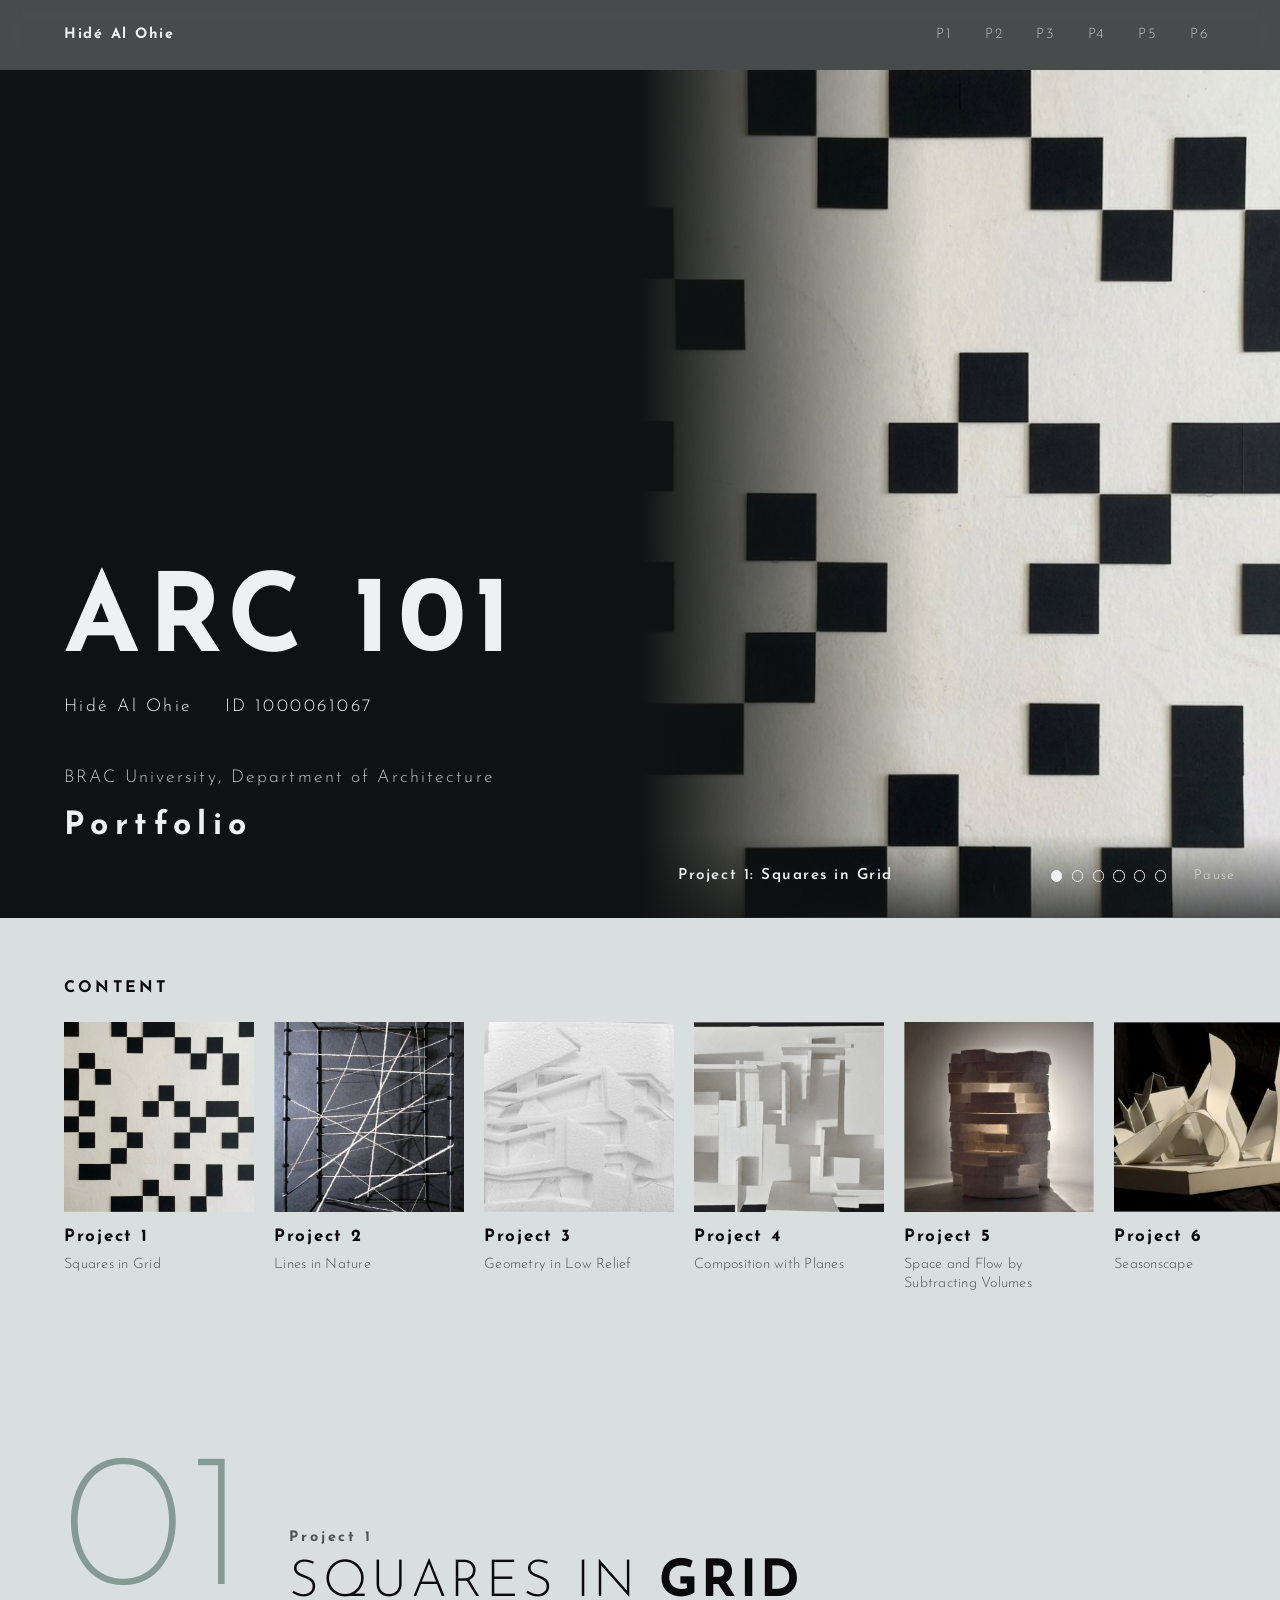
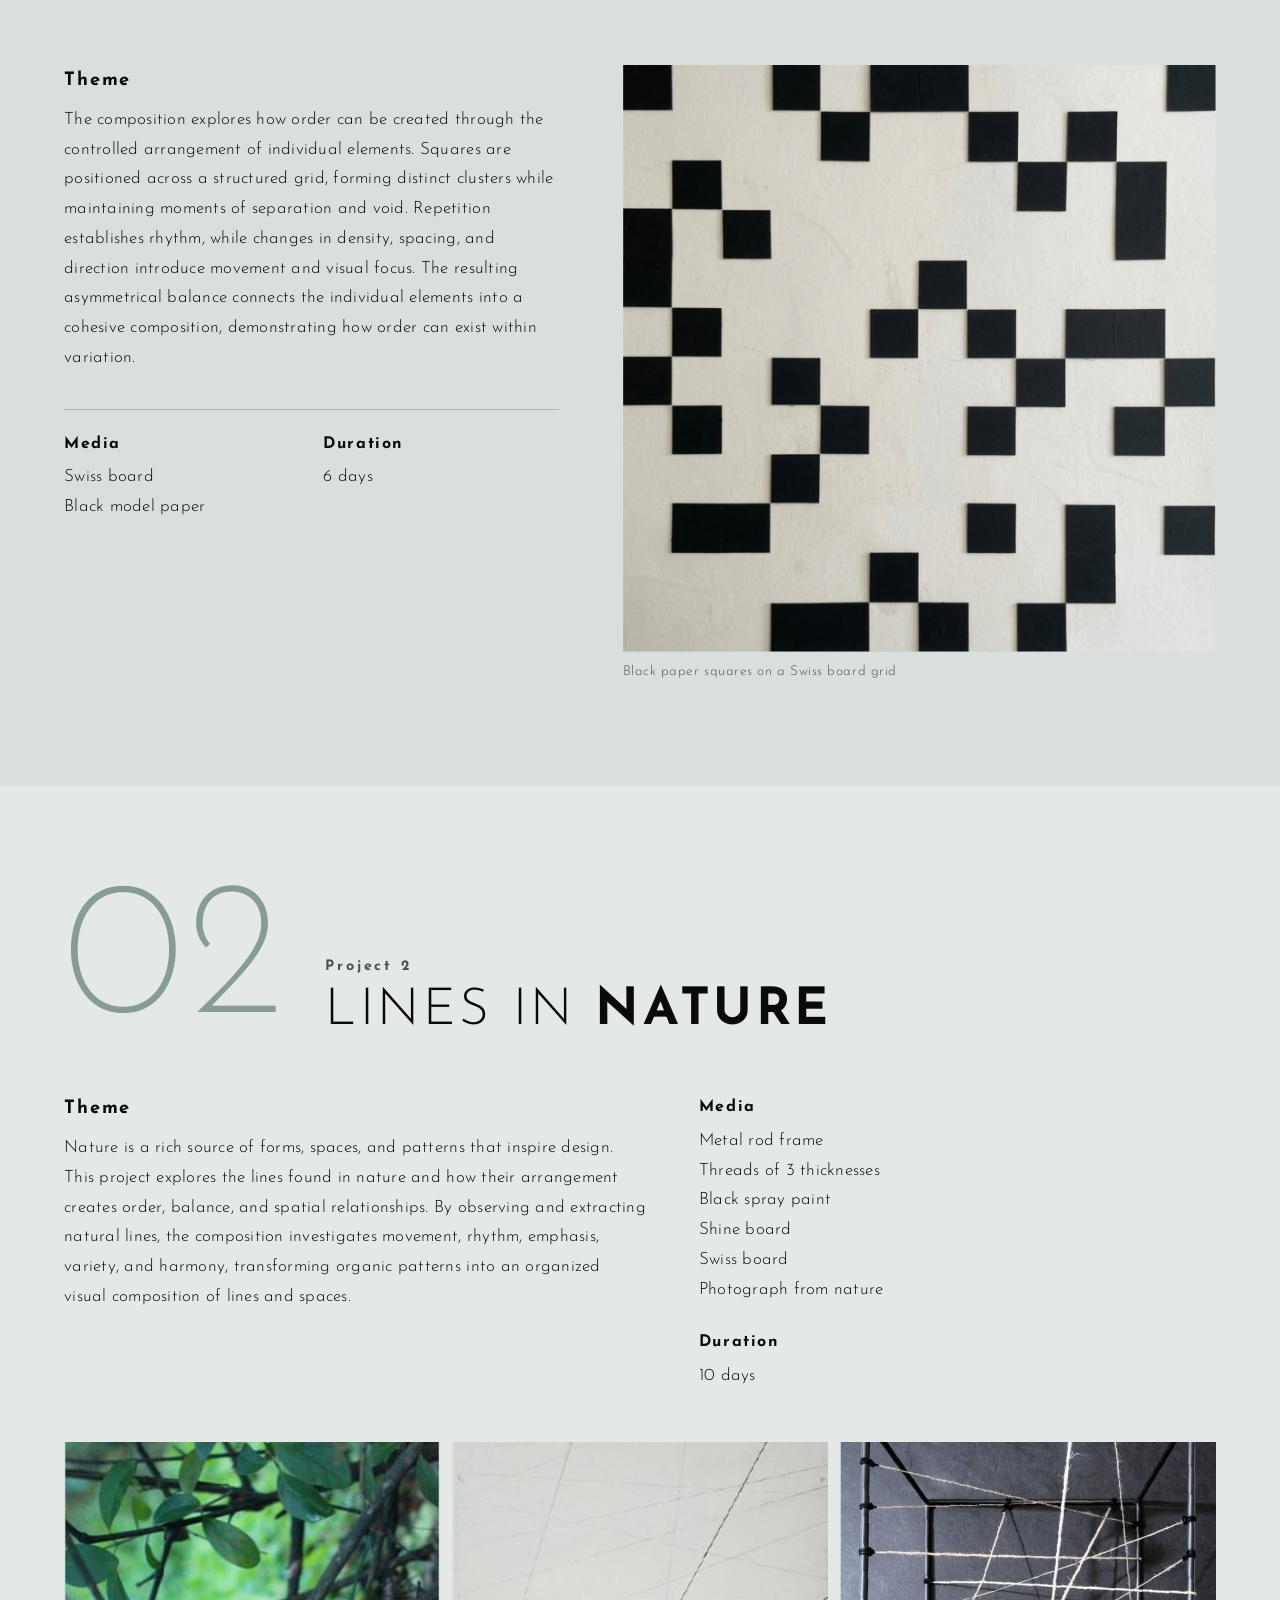
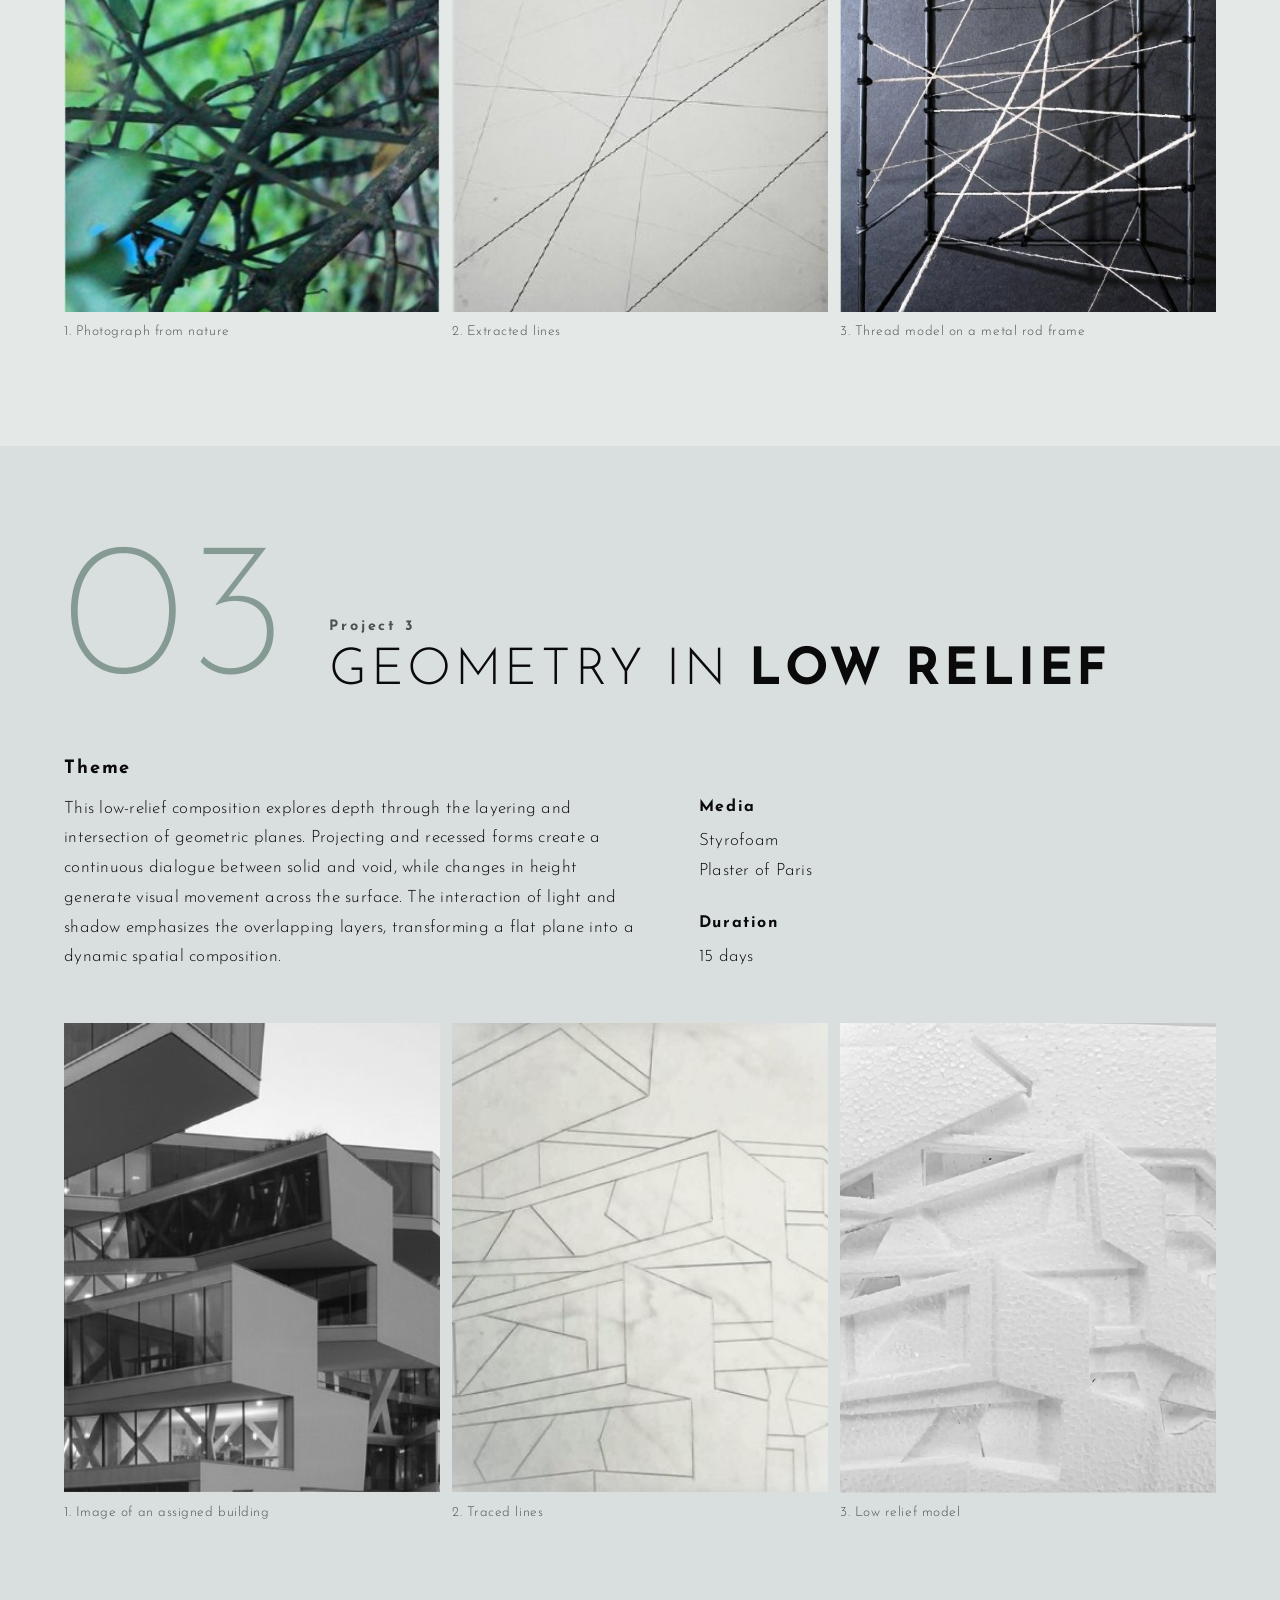
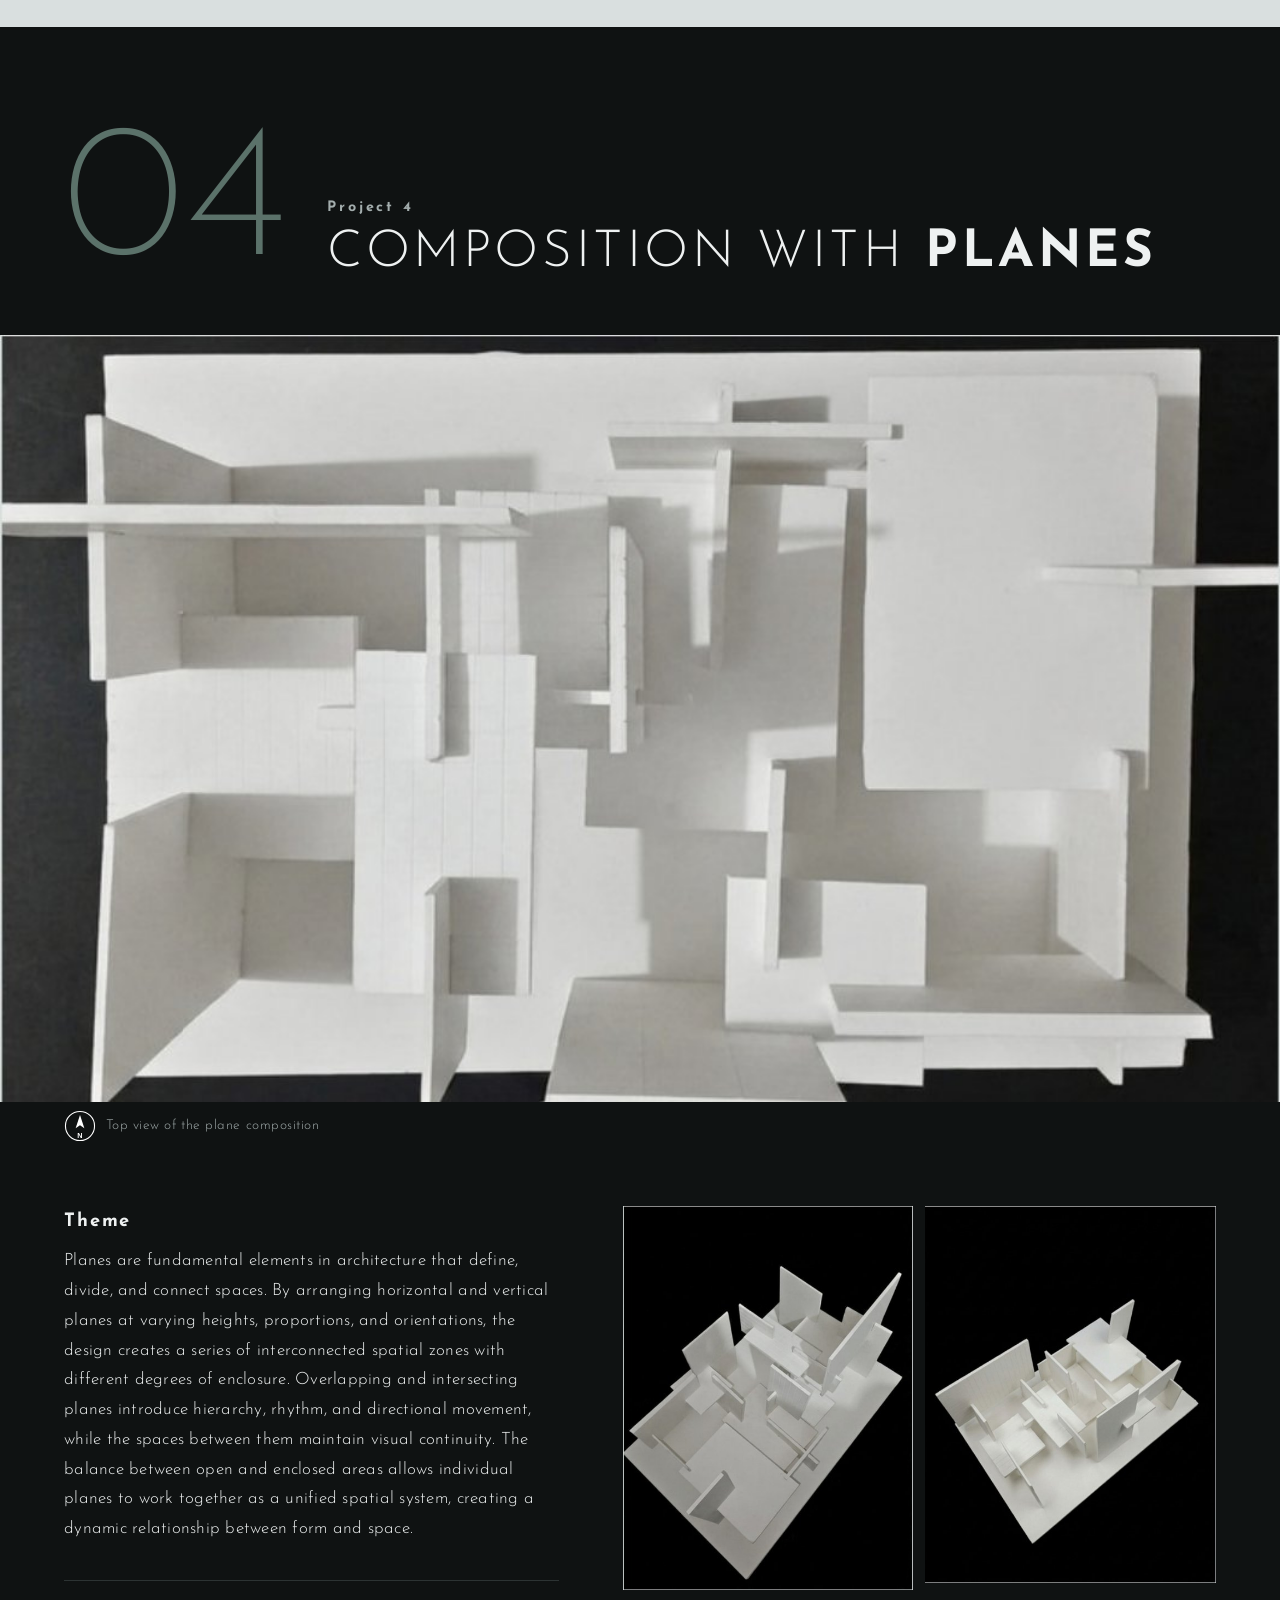
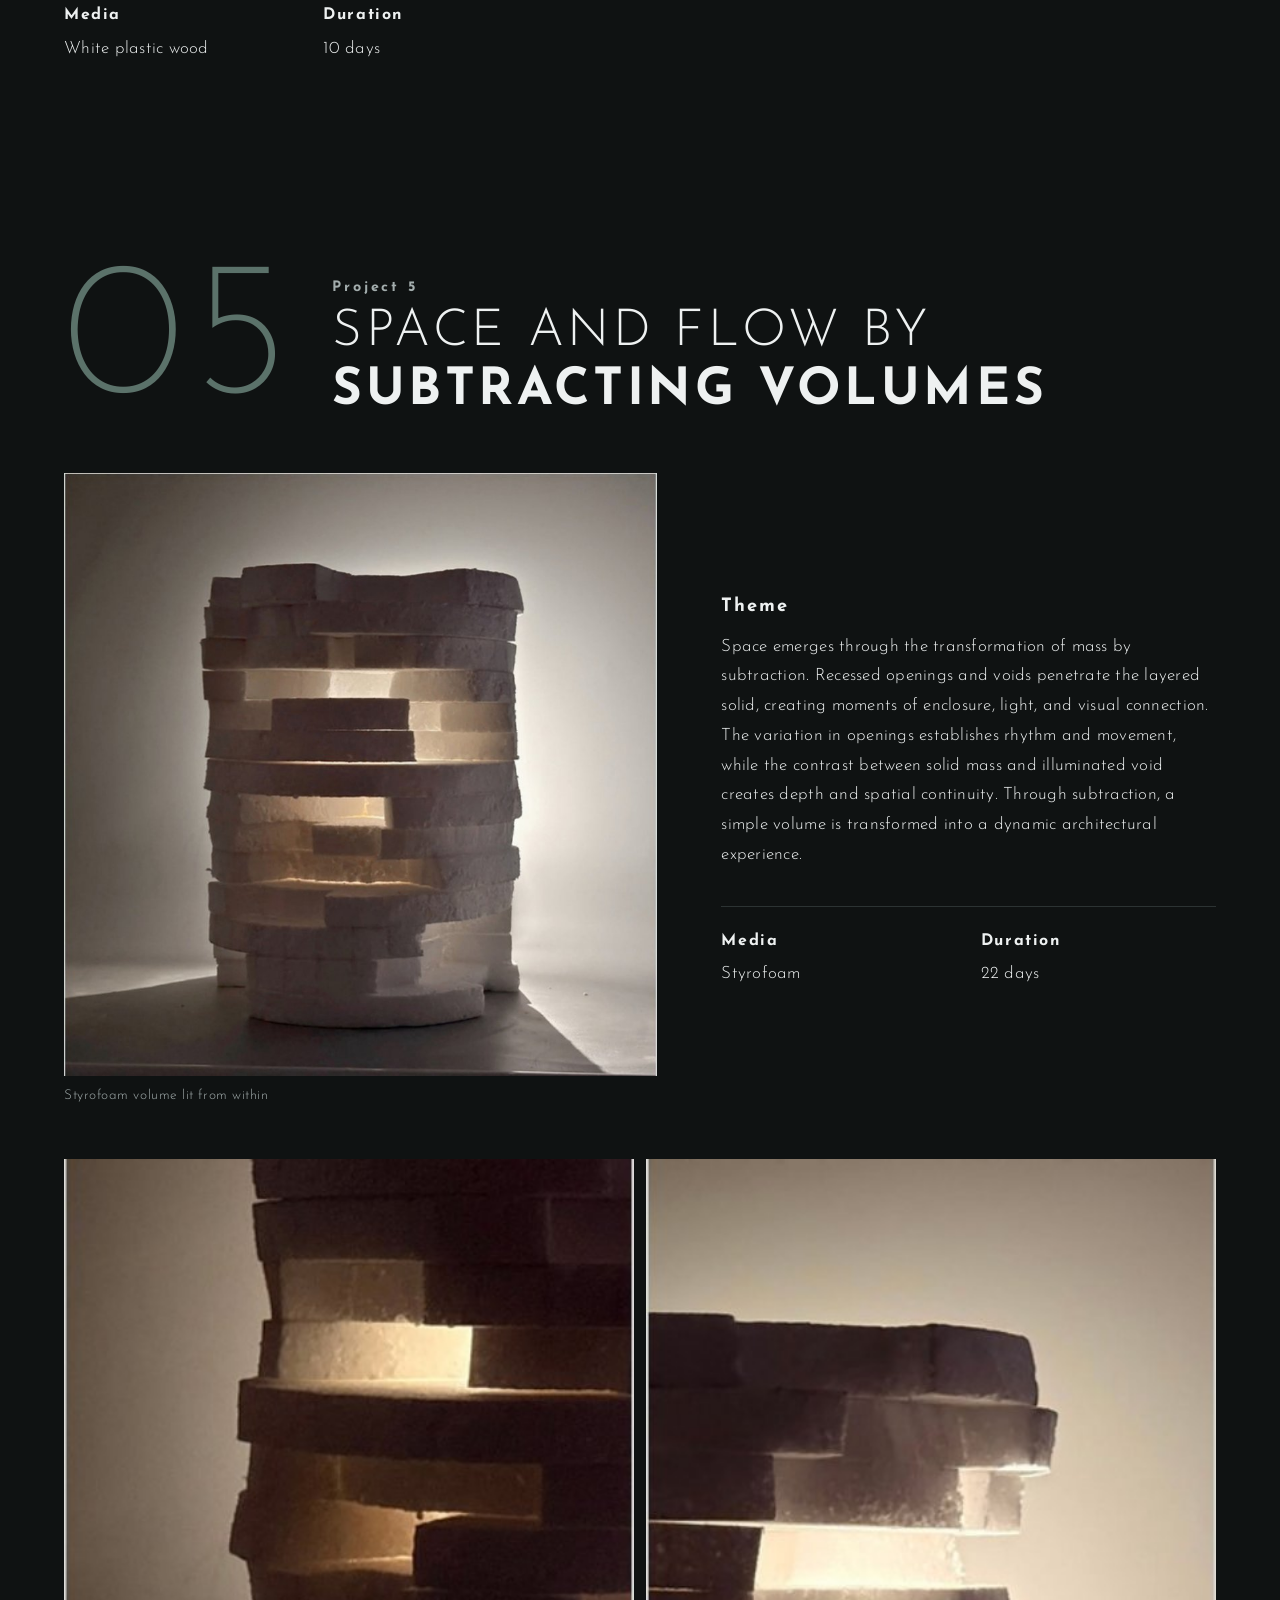
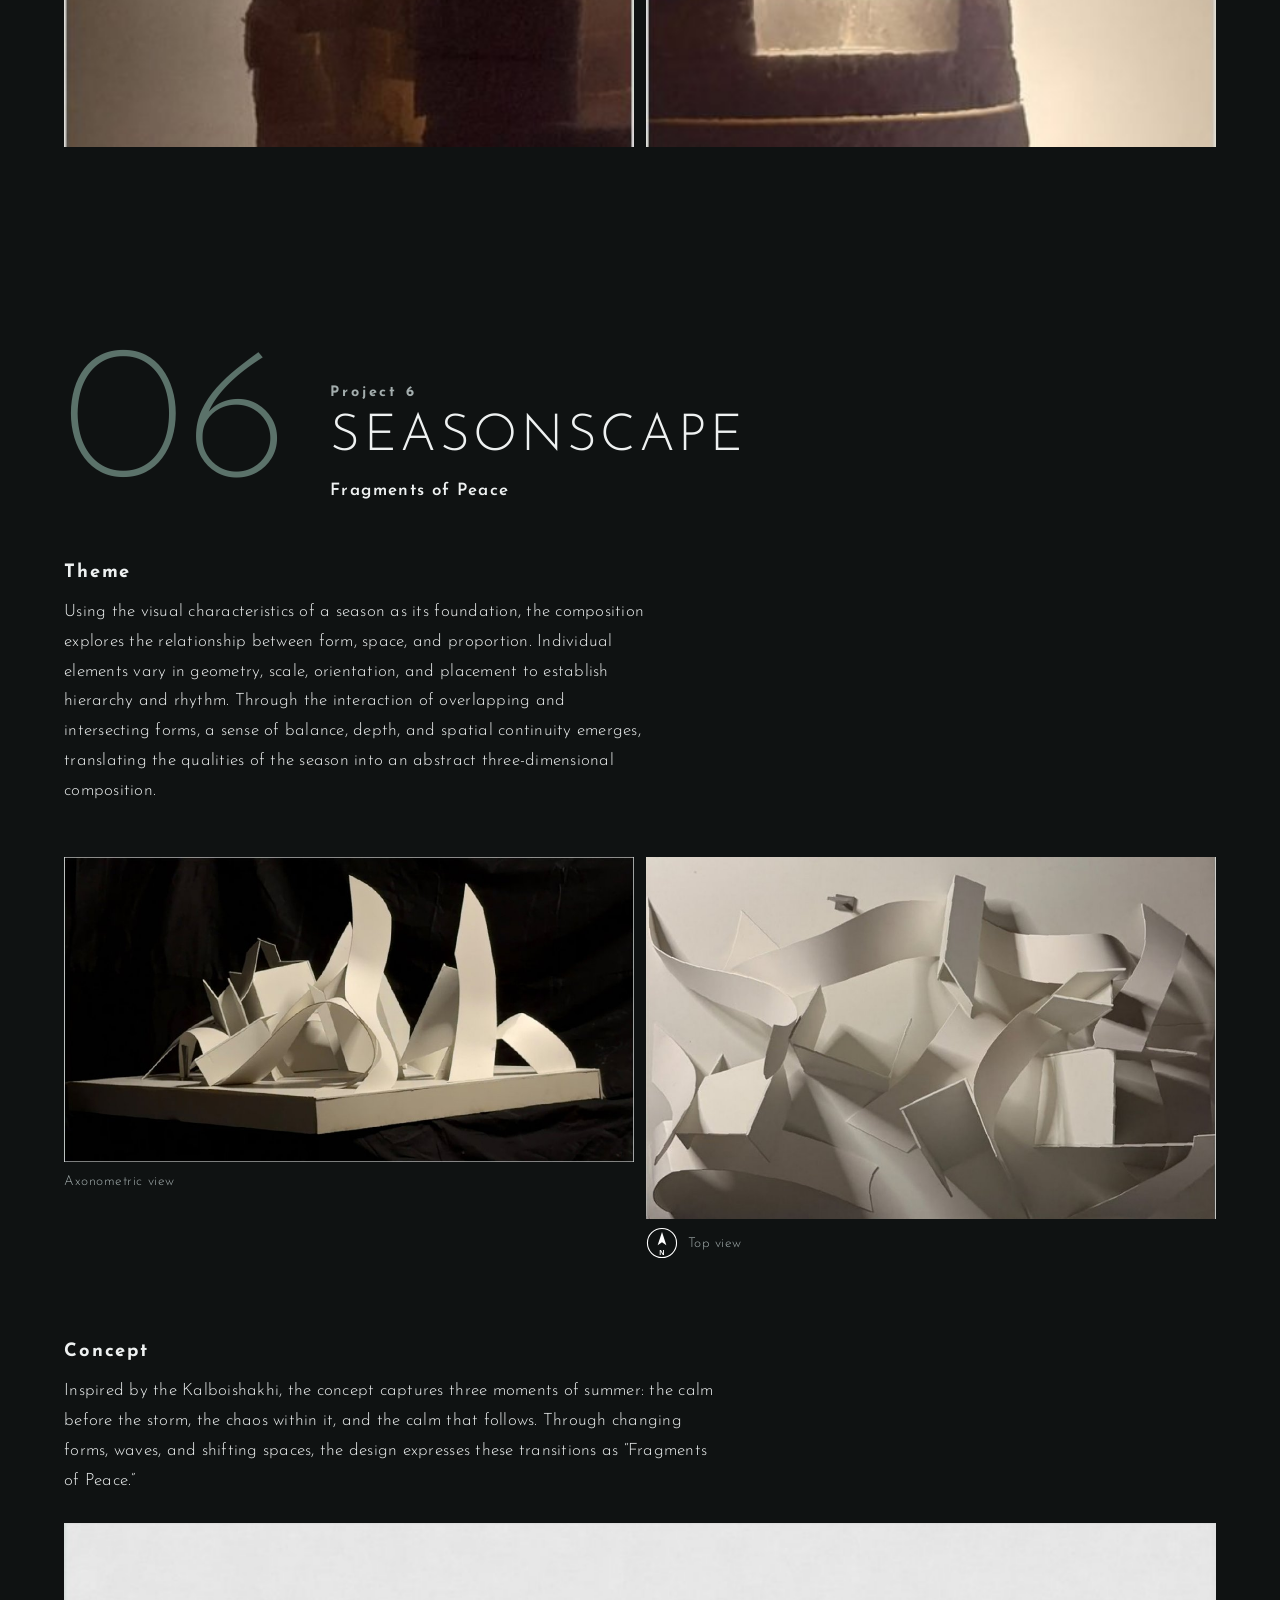
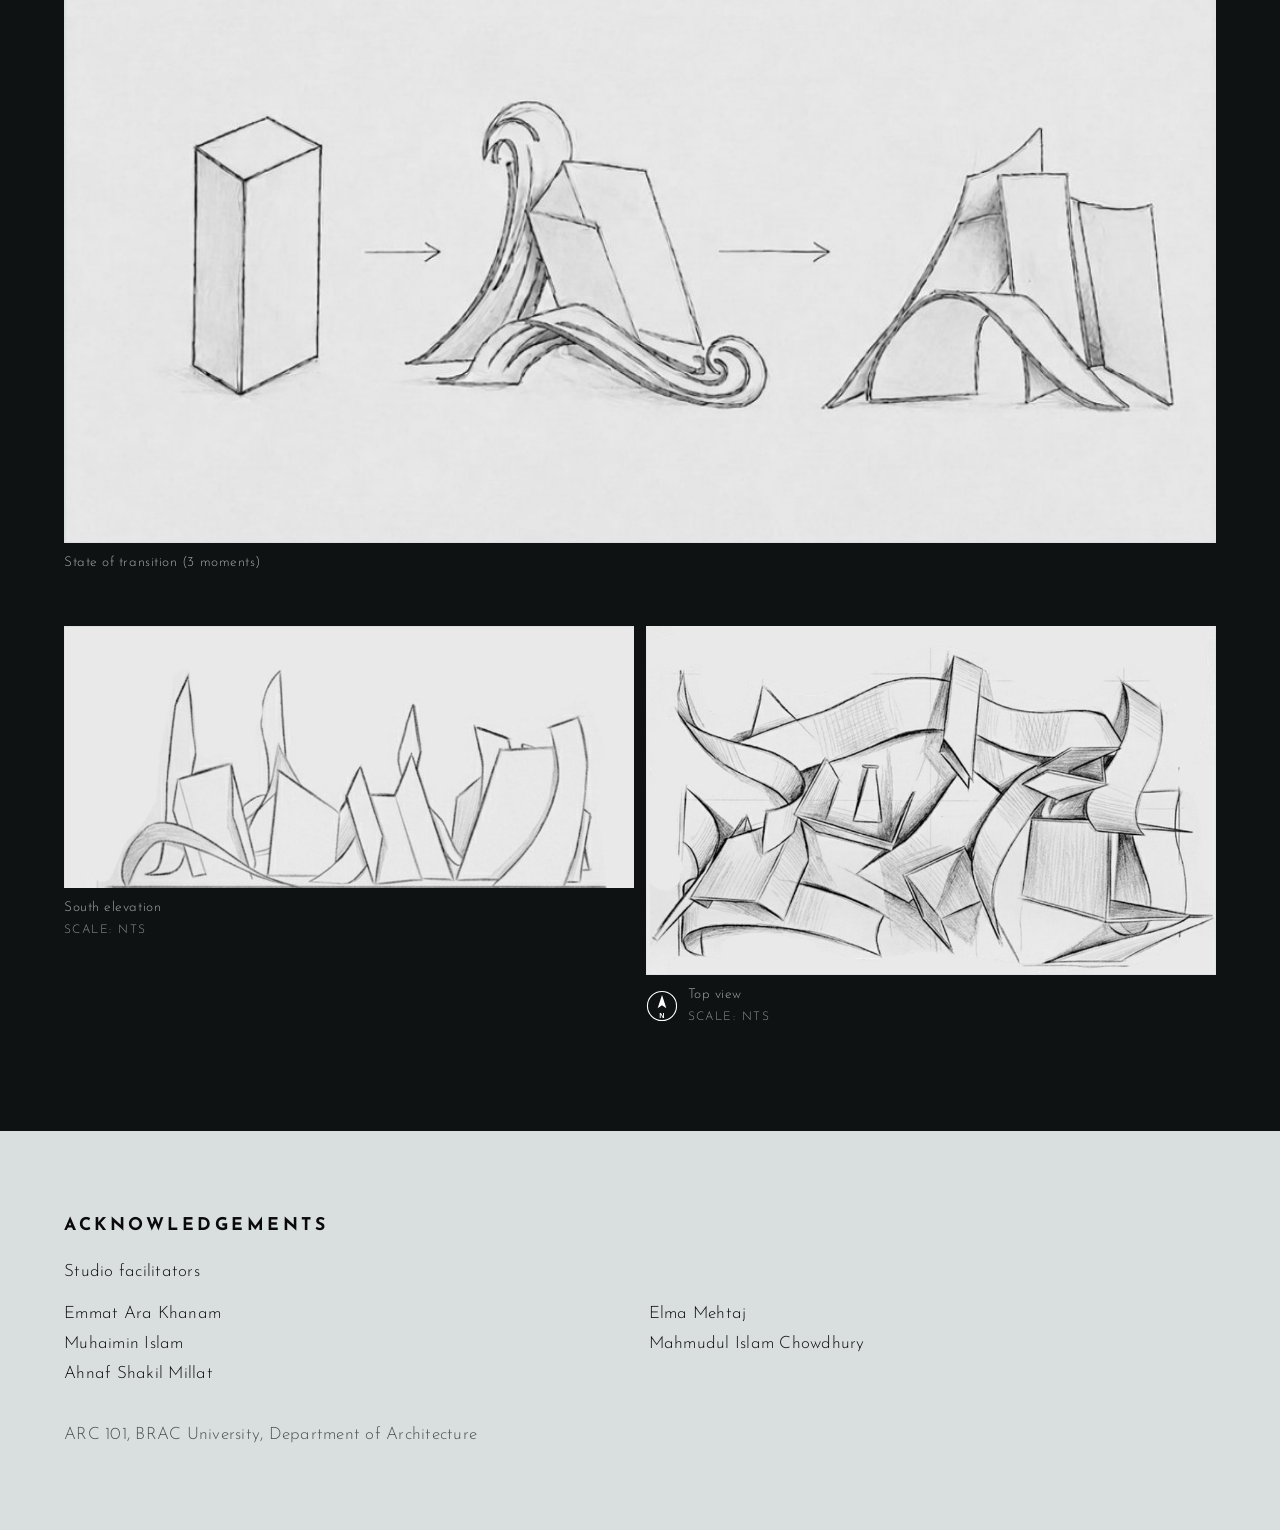
==== commit 9bdb3988: "Add files via upload" ====
--- a/my-portfolio/index.html
+++ b/my-portfolio/index.html
@@ -5,8 +5,8 @@
 <link rel="stylesheet" href="style.css"></head><body>
 <nav><b>Hidé Al Ohie</b><a href="#p1">P1</a><a href="#p2">P2</a><a href="#p3">P3</a><a href="#p4">P4</a><a href="#p5">P5</a><a href="#p6">P6</a></nav>
 <header class="hero"><div class="pic" aria-roledescription="carousel" aria-label="Project slideshow"><img class="sl on" src="images/project1-squares-in-grid.jpg" alt="Squares in Grid"><img class="sl" src="images/project2-thread-model.jpg" alt="Lines in Nature"><img class="sl" src="images/project3-low-relief.jpg" alt="Geometry in Low Relief"><img class="sl" src="images/project4-top-view.jpg" alt="Composition with Planes"><img class="sl" src="images/project5-subtracted-volume.jpg" alt="Space and Flow by Subtracting Volumes"><img class="sl" src="images/project6-axonometric-view.jpg" alt="Seasonscape"><div class="ctl"><a id="hcap" href="#p1"></a><div class="dots"><button class="dot" aria-label="Show project 1"></button><button class="dot" aria-label="Show project 2"></button><button class="dot" aria-label="Show project 3"></button><button class="dot" aria-label="Show project 4"></button><button class="dot" aria-label="Show project 5"></button><button class="dot" aria-label="Show project 6"></button><button id="hp" aria-label="Pause slideshow">Pause</button></div></div></div>
-<div class="t"><div><h1>Portfolio</h1><p class="who"><span>Hidé Al Ohie</span><span>ID 1000061067</span></p></div>
-<p class="course">BRAC University, Department of Architecture<b>ARC 101</b></p></div></header>
+<div class="t"><div><h1>ARC 101</h1><p class="who"><span>Hidé Al Ohie</span><span>ID 1000061067</span></p></div>
+<p class="course">BRAC University, Department of Architecture<b>Portfolio</b></p></div></header>
 <section class="index" id="content"><h2>CONTENT</h2><ul><li><a href="#p1"><span class="thumb"><img src="images/project1-squares-in-grid.jpg" alt=""></span><span class="pn">Project 1</span><span class="pt">Squares in Grid</span></a></li><li><a href="#p2"><span class="thumb"><img src="images/project2-thread-model.jpg" alt=""></span><span class="pn">Project 2</span><span class="pt">Lines in Nature</span></a></li><li><a href="#p3"><span class="thumb"><img src="images/project3-low-relief.jpg" alt=""></span><span class="pn">Project 3</span><span class="pt">Geometry in Low Relief</span></a></li><li><a href="#p4"><span class="thumb"><img src="images/project4-top-view.jpg" alt=""></span><span class="pn">Project 4</span><span class="pt">Composition with Planes</span></a></li><li><a href="#p5"><span class="thumb"><img src="images/project5-subtracted-volume.jpg" alt=""></span><span class="pn">Project 5</span><span class="pt">Space and Flow by Subtracting Volumes</span></a></li><li><a href="#p6"><span class="thumb"><img src="images/project6-axonometric-view.jpg" alt=""></span><span class="pn">Project 6</span><span class="pt">Seasonscape</span></a></li></ul></section>
 <section class="project light" id="p1"><div class="phead"><span class="num" aria-hidden="true">01</span><div><p class="plabel">Project 1</p><h2>Squares in <b>Grid</b></h2></div></div><div class="split"><div class="copy"><div class="txt"><h3>Theme</h3><p>The composition explores how order can be created through the controlled arrangement of individual elements. Squares are positioned across a structured grid, forming distinct clusters while maintaining moments of separation and void. Repetition establishes rhythm, while changes in density, spacing, and direction introduce movement and visual focus. The resulting asymmetrical balance connects the individual elements into a cohesive composition, demonstrating how order can exist within variation.</p></div><div class="meta"><div><h4>Media</h4><ul><li>Swiss board</li><li>Black model paper</li></ul></div><div><h4>Duration</h4><p>6 days</p></div></div></div><figure class=""><button class="zoom" aria-label="Enlarge image: Black paper squares on a Swiss board grid"><img src="images/project1-squares-in-grid.jpg" alt="Black paper squares on a Swiss board grid"></button><figcaption class=""><span>Black paper squares on a Swiss board grid</span></figcaption></figure></div></section><section class="project light alt" id="p2"><div class="phead"><span class="num" aria-hidden="true">02</span><div><p class="plabel">Project 2</p><h2>Lines in <b>Nature</b></h2></div></div><div class="split narrow"><div class="copy"><div class="txt"><h3>Theme</h3><p>Nature is a rich source of forms, spaces, and patterns that inspire design. This project explores the lines found in nature and how their arrangement creates order, balance, and spatial relationships. By observing and extracting natural lines, the composition investigates movement, rhythm, emphasis, variety, and harmony, transforming organic patterns into an organized visual composition of lines and spaces.</p></div><div class="meta"><div><h4>Media</h4><ul><li>Metal rod frame</li><li>Threads of 3 thicknesses</li><li>Black spray paint</li><li>Shine board</li><li>Swiss board</li><li>Photograph from nature</li></ul></div><div><h4>Duration</h4><p>10 days</p></div></div></div></div><div class="process"><figure class=""><button class="zoom" aria-label="Enlarge image: 1. Photograph from nature"><img src="images/project2-nature-photo.jpg" alt="1. Photograph from nature"></button><figcaption class=""><span>1. Photograph from nature</span></figcaption></figure><figure class=""><button class="zoom" aria-label="Enlarge image: 2. Extracted lines"><img src="images/project2-extracted-lines.jpg" alt="2. Extracted lines"></button><figcaption class=""><span>2. Extracted lines</span></figcaption></figure><figure class=""><button class="zoom" aria-label="Enlarge image: 3. Thread model on a metal rod frame"><img src="images/project2-thread-model.jpg" alt="3. Thread model on a metal rod frame"></button><figcaption class=""><span>3. Thread model on a metal rod frame</span></figcaption></figure></div></section><section class="project light" id="p3"><div class="phead"><span class="num" aria-hidden="true">03</span><div><p class="plabel">Project 3</p><h2>Geometry in <b>Low Relief</b></h2></div></div><div class="split narrow"><div class="copy"><div class="txt"><h3>Theme</h3><p>This low-relief composition explores depth through the layering and intersection of geometric planes. Projecting and recessed forms create a continuous dialogue between solid and void, while changes in height generate visual movement across the surface. The interaction of light and shadow emphasizes the overlapping layers, transforming a flat plane into a dynamic spatial composition.</p></div><div class="meta"><div><h4>Media</h4><ul><li>Styrofoam</li><li>Plaster of Paris</li></ul></div><div><h4>Duration</h4><p>15 days</p></div></div></div></div><div class="process"><figure class=""><button class="zoom" aria-label="Enlarge image: 1. Image of an assigned building"><img src="images/project3-assigned-building.jpg" alt="1. Image of an assigned building"></button><figcaption class=""><span>1. Image of an assigned building</span></figcaption></figure><figure class=""><button class="zoom" aria-label="Enlarge image: 2. Traced lines"><img src="images/project3-traced-lines.jpg" alt="2. Traced lines"></button><figcaption class=""><span>2. Traced lines</span></figcaption></figure><figure class=""><button class="zoom" aria-label="Enlarge image: 3. Low relief model"><img src="images/project3-low-relief.jpg" alt="3. Low relief model"></button><figcaption class=""><span>3. Low relief model</span></figcaption></figure></div></section><section class="project dark" id="p4"><div class="phead"><span class="num" aria-hidden="true">04</span><div><p class="plabel">Project 4</p><h2>Composition with <b>Planes</b></h2></div></div><figure class="bleed"><button class="zoom" aria-label="Enlarge image: Top view of the plane composition"><img src="images/project4-top-view.jpg" alt="Top view of the plane composition"></button><figcaption class="cn"><svg class="north" viewBox="0 0 44 44" role="img" aria-label="North"><circle cx="22" cy="22" r="20" fill="rgba(15,18,18,.6)" stroke="#fff" stroke-width="1.5"/><path d="M22 7 L28 25 L22 21 L16 25 Z" fill="#fff"/><text x="22" y="39" text-anchor="middle" font-size="10" font-weight="700" fill="#fff" font-family="sans-serif">N</text></svg><span>Top view of the plane composition</span></figcaption></figure><div class="split"><div class="copy"><div class="txt"><h3>Theme</h3><p>Planes are fundamental elements in architecture that define, divide, and connect spaces. By arranging horizontal and vertical planes at varying heights, proportions, and orientations, the design creates a series of interconnected spatial zones with different degrees of enclosure. Overlapping and intersecting planes introduce hierarchy, rhythm, and directional movement, while the spaces between them maintain visual continuity. The balance between open and enclosed areas allows individual planes to work together as a unified spatial system, creating a dynamic relationship between form and space.</p></div><div class="meta"><div><h4>Media</h4><ul><li>White plastic wood</li></ul></div><div><h4>Duration</h4><p>10 days</p></div></div></div><div class="pair"><figure class=""><button class="zoom" aria-label="Enlarge image"><img src="images/project4-view-a.jpg" alt=""></button></figure><figure class=""><button class="zoom" aria-label="Enlarge image"><img src="images/project4-view-b.jpg" alt=""></button></figure></div></div></section><section class="project dark" id="p5"><div class="phead"><span class="num" aria-hidden="true">05</span><div><p class="plabel">Project 5</p><h2>Space and Flow by <b>Subtracting Volumes</b></h2></div></div><div class="split tower"><figure class=""><button class="zoom" aria-label="Enlarge image: Styrofoam volume lit from within"><img src="images/project5-subtracted-volume.jpg" alt="Styrofoam volume lit from within"></button><figcaption class=""><span>Styrofoam volume lit from within</span></figcaption></figure><div><div class="copy"><div class="txt"><h3>Theme</h3><p>Space emerges through the transformation of mass by subtraction. Recessed openings and voids penetrate the layered solid, creating moments of enclosure, light, and visual connection. The variation in openings establishes rhythm and movement, while the contrast between solid mass and illuminated void creates depth and spatial continuity. Through subtraction, a simple volume is transformed into a dynamic architectural experience.</p></div><div class="meta"><div><h4>Media</h4><ul><li>Styrofoam</li></ul></div><div><h4>Duration</h4><p>22 days</p></div></div></div></div></div><div class="pair wide"><figure class=""><button class="zoom" aria-label="Enlarge image"><img src="images/project5-detail-a.jpg" alt=""></button></figure><figure class=""><button class="zoom" aria-label="Enlarge image"><img src="images/project5-detail-b.jpg" alt=""></button></figure></div></section><section class="project dark" id="p6"><div class="phead"><span class="num" aria-hidden="true">06</span><div><p class="plabel">Project 6</p><h2>Seasonscape</h2><p class=sub>Fragments of Peace</p></div></div><div class="split narrow"><div class="copy"><div class="txt"><h3>Theme</h3><p>Using the visual characteristics of a season as its foundation, the composition explores the relationship between form, space, and proportion. Individual elements vary in geometry, scale, orientation, and placement to establish hierarchy and rhythm. Through the interaction of overlapping and intersecting forms, a sense of balance, depth, and spatial continuity emerges, translating the qualities of the season into an abstract three-dimensional composition.</p></div></div></div><div class="pair wide stack"><figure class=""><button class="zoom" aria-label="Enlarge image: Axonometric view"><img src="images/project6-axonometric-view.jpg" alt="Axonometric view"></button><figcaption class=""><span>Axonometric view</span></figcaption></figure><figure class=""><button class="zoom" aria-label="Enlarge image: Top view"><img src="images/project6-top-view.jpg" alt="Top view"></button><figcaption class="cn"><svg class="north" viewBox="0 0 44 44" role="img" aria-label="North"><circle cx="22" cy="22" r="20" fill="rgba(15,18,18,.6)" stroke="#fff" stroke-width="1.5"/><path d="M22 7 L28 25 L22 21 L16 25 Z" fill="#fff"/><text x="22" y="39" text-anchor="middle" font-size="10" font-weight="700" fill="#fff" font-family="sans-serif">N</text></svg><span>Top view</span></figcaption></figure></div><div class="concept"><h3>Concept</h3><p>Inspired by the Kalboishakhi, the concept captures three moments of summer: the calm before the storm, the chaos within it, and the calm that follows. Through changing forms, waves, and shifting spaces, the design expresses these transitions as “Fragments of Peace.”</p></div><figure class="band"><button class="zoom" aria-label="Enlarge image: State of transition (3 moments)"><img src="images/project6-concept-transition.jpg" alt="State of transition (3 moments)"></button><figcaption class=""><span>State of transition (3 moments)</span></figcaption></figure><div class="pair wide drawings"><figure class="sketch"><button class="zoom" aria-label="Enlarge image: South elevation"><img src="images/project6-south-elevation.jpg" alt="South elevation"></button><figcaption class=""><span>South elevation<small>SCALE: NTS</small></span></figcaption></figure><figure class="sketch"><button class="zoom" aria-label="Enlarge image: Top view"><img src="images/project6-top-view-drawing.jpg" alt="Top view"></button><figcaption class="cn"><svg class="north" viewBox="0 0 44 44" role="img" aria-label="North"><circle cx="22" cy="22" r="20" fill="rgba(15,18,18,.6)" stroke="#fff" stroke-width="1.5"/><path d="M22 7 L28 25 L22 21 L16 25 Z" fill="#fff"/><text x="22" y="39" text-anchor="middle" font-size="10" font-weight="700" fill="#fff" font-family="sans-serif">N</text></svg><span>Top view<small>SCALE: NTS</small></span></figcaption></figure></div></section>
 <footer><h2>ACKNOWLEDGEMENTS</h2><p style="margin:0 0 .75rem;color:#0a0a0a">Studio facilitators</p><ul><li>Emmat Ara Khanam</li><li>Muhaimin Islam</li><li>Ahnaf Shakil Millat</li><li>Elma Mehtaj</li><li>Mahmudul Islam Chowdhury</li></ul><p>ARC 101, BRAC University, Department of Architecture</p></footer>
--- a/my-portfolio/style.css
+++ b/my-portfolio/style.css
@@ -17,7 +17,7 @@
 #hp{background:none;border:0;color:#eef1f1;font:inherit;font-size:.85rem;letter-spacing:.1em;cursor:pointer;margin-left:.75rem;opacity:.8}
 .hero .pic:after{content:"";position:absolute;z-index:1;pointer-events:none;inset:0;background:linear-gradient(90deg,#0f1212 0%,rgba(15,18,18,0) 45%)}
 .hero .t{grid-column:1;grid-row:1;z-index:1;padding:clamp(1.5rem,5vw,4rem);display:flex;flex-direction:column;justify-content:flex-end;gap:2.5rem}
-.hero h1{font-weight:700;font-size:clamp(3.2rem,10vw,9.5rem);line-height:.9;margin:0;letter-spacing:.07em}
+.hero h1{font-weight:700;font-size:clamp(3.2rem,8.5vw,8.5rem);white-space:nowrap;line-height:.9;margin:0;letter-spacing:.07em}
 .hero .who{margin:1.25rem 0 0;font-size:1.1rem;letter-spacing:.14em;display:flex;gap:2rem;flex-wrap:wrap}
 .hero .course{font-size:1.1rem;letter-spacing:.12em;margin:0;color:#b9c4c4}.hero .course b{display:block;color:#eef1f1;font-size:2rem;letter-spacing:.2em;margin-top:.25rem}
 @keyframes rise{from{opacity:0;transform:scale(1.05)}to{opacity:1;transform:none}}
@@ -64,7 +64,7 @@
 dialog button{position:absolute;background:none;border:0;color:#fff;font:inherit;font-size:2rem;cursor:pointer;padding:.5rem 1rem;opacity:.75}dialog button:hover{opacity:1}
 #prev{left:0;top:50%}#next{right:0;top:50%}#close{right:0;top:0}
 nav a{padding:.55rem .4rem}.dot{position:relative}.dot:after{content:"";position:absolute;inset:-.65rem}#hp{min-height:44px}
-@media (max-width:1000px){.split{grid-template-columns:minmax(0,1fr) minmax(0,1fr)}.hero h1{font-size:clamp(3rem,9vw,6rem)}}
+@media (max-width:1000px){.split{grid-template-columns:minmax(0,1fr) minmax(0,1fr)}.split:has(>.pair){grid-template-columns:1fr}.hero h1{font-size:clamp(3rem,9vw,6rem)}}
 @media (max-width:700px){
 nav{justify-content:space-between;gap:.25rem;padding:.4rem 1rem}nav b{display:none}nav a{flex:1;text-align:center;padding:.65rem .2rem}
 .hero{grid-template-columns:1fr;grid-template-rows:min(70vw,420px) auto;min-height:0}.hero .pic{grid-column:1;grid-row:1}.hero .pic:after{background:linear-gradient(0deg,#0f1212,rgba(15,18,18,0) 55%)}.hero .t{grid-column:1;grid-row:2;padding-top:1.5rem;gap:1.5rem}.hero h1{font-size:clamp(2.8rem,15vw,4.5rem)}.hero .course b{font-size:1.5rem}
